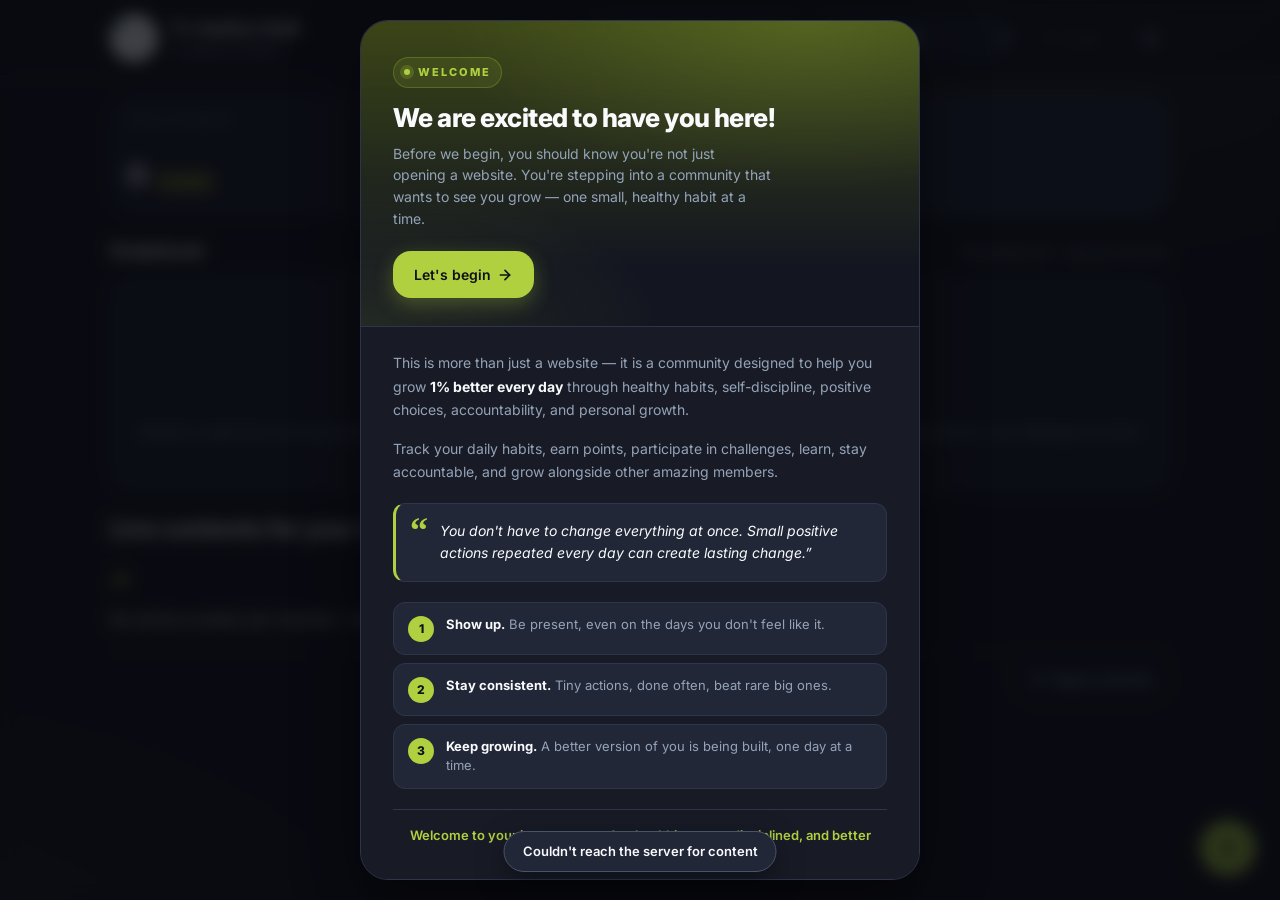
==== Teacher's/index.html @ f4412550 "Clarify content creation documentation" ====
<!DOCTYPE html>
<html lang="en">
<head>
  <meta charset="UTF-8">
  <meta name="viewport" content="width=device-width, initial-scale=1.0, viewport-fit=cover">
  <meta name="description" content="1% Healthy Habit — teacher dashboard for managing students, scores, challenges, and notifications.">
  <title>1% Healthy Habit — Teacher</title>
  <link rel="icon" type="image/png" href="assets/logo-original.png">
  <link rel="preconnect" href="https://fonts.googleapis.com">
  <link rel="preconnect" href="https://fonts.gstatic.com" crossorigin>
  <link href="https://fonts.googleapis.com/css2?family=Inter:wght@400;500;600;700;800&display=swap" rel="stylesheet">
  <link rel="stylesheet" href="css/styles.css">
</head>
<body>

  <!-- ===== TOP APP BAR ===== -->
  <header class="appbar">
    <div class="appbar-inner">
      <div class="brand">
        <img class="brand-mark" src="assets/logo-original.png" alt="1% Healthy Habit" aria-hidden="true">
        <div class="brand-text">
          <h1 class="brand-title">1% Healthy Habit</h1>
          <p class="brand-sub" id="brandSub">0 students enrolled</p>
        </div>
      </div>

      <div class="appbar-actions">
        <div class="search-wrap">
          <svg class="search-icon" viewBox="0 0 24 24" fill="none" stroke="currentColor" stroke-width="2" stroke-linecap="round" stroke-linejoin="round" aria-hidden="true">
            <circle cx="11" cy="11" r="7"></circle>
            <line x1="21" y1="21" x2="16.65" y2="16.65"></line>
          </svg>
          <input id="searchInput" type="search" class="search-input" placeholder="Search students..." aria-label="Search students">
        </div>

        <div class="sort-wrap">
          <label for="sortSelect" class="visually-hidden">Sort students</label>
          <select id="sortSelect" class="sort-select" aria-label="Sort students">
            <option value="nameAsc">Name (A–Z)</option>
            <option value="scoreDesc">Score (High → Low)</option>
            <option value="scoreAsc">Score (Low → High)</option>
          </select>
        </div>

        <button id="copyAllBtn" class="btn btn-ghost" type="button" aria-label="Copy all students to clipboard">
          <svg viewBox="0 0 24 24" width="16" height="16" fill="none" stroke="currentColor" stroke-width="2" stroke-linecap="round" stroke-linejoin="round" aria-hidden="true">
            <rect x="9" y="9" width="13" height="13" rx="2" ry="2"></rect>
            <path d="M5 15H4a2 2 0 01-2-2V4a2 2 0 012-2h9a2 2 0 012 2v1"></path>
          </svg>
          Copy
        </button>

        

        <button id="docsBtn" class="btn appbar-icon-btn" type="button" aria-label="Documentation" title="Docs">
          <svg viewBox="0 0 24 24" width="16" height="16" fill="none" stroke="currentColor" stroke-width="2" stroke-linecap="round" stroke-linejoin="round" aria-hidden="true">
            <path d="M14 3H6a2 2 0 0 0-2 2v14a2 2 0 0 0 2 2h12a2 2 0 0 0 2-2V9z"></path>
            <polyline points="14 3 14 9 20 9"></polyline>
            <line x1="8" y1="13" x2="16" y2="13"></line>
            <line x1="8" y1="17" x2="16" y2="17"></line>
            <line x1="8" y1="9" x2="10" y2="9"></line>
          </svg>
        </button>
      </div>
    </div>
  </header>

  <!-- ===== MAIN ===== -->
  <main class="container">

    <!-- Quick Stats Row -->
    <section class="quick-stats" aria-label="Quick stats">
      <div class="stat-card">
        <div class="stat-label">Total Students</div>
        <div class="stat-value">
          <span class="stat-big" id="statTotal">0</span>
          <span class="stat-tag tag-primary">Enrolled</span>
        </div>
      </div>

      <button id="memberStatusBtn" class="stat-card stat-card-interactive" type="button" aria-label="View active and ghost members">
        <div class="stat-card-header">
          <div class="stat-label">Member Status</div>
          <svg class="stat-eye" viewBox="0 0 24 24" fill="none" stroke="currentColor" stroke-width="2" stroke-linecap="round" stroke-linejoin="round" aria-hidden="true">
            <path d="M1 12s4-8 11-8 11 8 11 8-4 8-11 8-11-8-11-8z"></path>
            <circle cx="12" cy="12" r="3"></circle>
          </svg>
        </div>
        <div class="member-rows">
          <div class="member-row">
            <span class="member-dot dot-success" aria-hidden="true"></span>
            <span class="member-name">Active</span>
            <span class="member-count" id="statActive">0</span>
          </div>
          <div class="member-row">
            <span class="member-dot dot-error" aria-hidden="true"></span>
            <span class="member-name">Ghost</span>
            <span class="member-count" id="statGhost">0</span>
          </div>
        </div>
      </button>
    </section>

    <!-- (History dashboard section removed; history lives as a column in the gradebook) -->

    <!-- Gradebook -->
    <section class="gradebook" aria-label="Student gradebook">
      <div class="gradebook-head">
        <h2 class="section-title">Gradebook</h2>
        <p class="section-sub" id="gradebookSub">Students that create an account from the Login page will appear here automatically.</p>
      </div>

      <div class="table-wrap" id="tableWrap" hidden>
        <table class="grade-table">
          <thead>
            <tr>
              <th class="col-rank">#</th>
              <th class="col-name">Student</th>
              <th class="col-score">Score</th>
              <th class="col-history">History</th>
              <th class="col-replies">Replies</th>
              <th class="col-actions">Actions</th>

            </tr>
          </thead>
          <tbody id="gradeTableBody"></tbody>
        </table>
      </div>

      <div class="card-list" id="cardList" aria-live="polite"></div>

      <div class="empty-state" id="emptyState">
        <div class="empty-icon" aria-hidden="true">📚</div>
        <h3>No students yet</h3>
        <p>Students create their own accounts from the Login page. Once they sign up, their name appears here and you can award them points or set challenges for them.</p>
      </div>
    </section>

    <!-- Active content: today's challenge + any live notifications -->
    <section class="content-card" aria-label="Active content">
      <div class="content-head">
        <h2 class="content-title">Live contents for your students</h2>
      </div>

      <div class="content-body">
        <div class="content-empty" id="contentEmpty">
          <span class="content-empty-icon" aria-hidden="true">✨</span>
          <p class="content-empty-text">No active content yet. Use the + button to create a challenge or notification for your students.</p>
        </div>
        <div class="content-list" id="contentList" aria-live="polite" hidden></div>
      </div>

      <div class="content-footer">
        <button id="openArchiveBtn" class="btn btn-ghost" type="button">
          <svg viewBox="0 0 24 24" width="16" height="16" fill="none" stroke="currentColor" stroke-width="2" stroke-linecap="round" stroke-linejoin="round" aria-hidden="true">
            <path d="M3 12a9 9 0 1 0 3-6.7"></path>
            <polyline points="3 4 3 9 8 9"></polyline>
            <polyline points="12 7 12 12 15 14"></polyline>
          </svg>
          Open archive
        </button>
      </div>
    </section>

    <!-- (The standalone Replies section used to live here. It was
         moved into the gradebook as a per-row "Replies" button — see
         the Actions column. Clicking a row's Replies button opens the
         existing repliesDialog pre-filtered to that student.) -->

    <!-- (footer removed) -->
  </main>

  <!-- ===== AWARD SCORE DIALOG ===== -->
  <div class="dialog-backdrop" id="addScoreDialog" hidden>
    <div class="dialog" role="dialog" aria-modal="true" aria-labelledby="addScoreTitle">
      <div class="dialog-header">
        <h2 id="addScoreTitle">Award Score</h2>
        <button class="icon-btn" data-close-dialog="addScoreDialog" type="button" aria-label="Close">&times;</button>
      </div>
      <div class="dialog-body">
        <p class="dialog-context">
          Awarding to <strong id="addScoreName">—</strong>
          · current score <span id="addScoreCurrent" class="score-pill">0</span>
        </p>

        <div class="field">
          <span class="field-label">Quick Award</span>
          <div class="delta-grid">
            <button class="delta-btn delta-pos" type="button" data-delta="10">+10</button>
            <button class="delta-btn delta-pos" type="button" data-delta="7">+7</button>
            <button class="delta-btn delta-pos" type="button" data-delta="15">+15</button>
            <button class="delta-btn delta-pos" type="button" data-delta="20">+20</button>
          </div>
        </div>

        <label class="field">
          <span class="field-label">Custom Award</span>
          <input id="customDelta" type="number" step="any" min="0" class="text-input" placeholder="e.g. 3 or 12">
        </label>
      </div>
      <div class="dialog-footer">
        <button class="btn btn-ghost" data-close-dialog="addScoreDialog" type="button">Close</button>
      </div>
    </div>
  </div>

  <!-- (Edit Student dialog removed — students rename themselves from the Student page) -->

  <!-- ===== HISTORY DIALOG ===== -->
  <div class="dialog-backdrop" id="historyDialog" hidden>
    <div class="dialog" role="dialog" aria-modal="true" aria-labelledby="historyDialogTitle">
      <div class="dialog-header">
        <h2 id="historyDialogTitle">Award History</h2>
        <button class="icon-btn" data-close-dialog="historyDialog" type="button" aria-label="Close">&times;</button>
      </div>
      <div class="dialog-body">
        <p class="dialog-context">
          Showing awards for <strong id="historyName">—</strong>
          · total <span id="historyTotal" class="score-pill">0</span>
        </p>
        <div id="historyList" class="history-list"></div>
      </div>
      <div class="dialog-footer">
        <button class="btn btn-ghost" data-close-dialog="historyDialog" type="button">Close</button>
      </div>
    </div>
  </div>

  <!-- ===== ACTIVE / GHOST DIALOG ===== -->
  <div class="dialog-backdrop" id="memberDialog" hidden>
    <div class="dialog dialog-wide" role="dialog" aria-modal="true" aria-labelledby="memberDialogTitle">
      <div class="dialog-header">
        <h2 id="memberDialogTitle">Member Classification</h2>
        <button class="icon-btn" data-close-dialog="memberDialog" type="button" aria-label="Close">&times;</button>
      </div>
      <div class="dialog-body">
        <div class="tabs" role="tablist">
          <button class="tab is-active" data-tab="active" role="tab" aria-selected="true" type="button">
            <span class="member-dot dot-success" aria-hidden="true"></span>
            Active <span class="tab-count" id="tabActiveCount">0</span>
          </button>
          <button class="tab" data-tab="ghost" role="tab" aria-selected="false" type="button">
            <span class="member-dot dot-error" aria-hidden="true"></span>
            Ghost <span class="tab-count" id="tabGhostCount">0</span>
          </button>
        </div>

        <div class="tab-panel" id="panelActive" role="tabpanel"></div>
        <div class="tab-panel" id="panelGhost" role="tabpanel" hidden></div>
      </div>
      <div class="dialog-footer">
        <button class="btn btn-ghost" data-close-dialog="memberDialog" type="button">Close</button>
      </div>
    </div>
  </div>

  <!-- ===== REPLIES DIALOG (per-student popup) =====
       Two views share this dialog:
         - view='today'   (speech-bubble Replies icon) — only today's
                          replies, with per-reply timestamps + parent.
         - view='archive' (box Archive icon) — every reply, grouped by
                          day, no per-reply timestamps.
       The title text is updated dynamically based on the view. -->
  <div class="dialog-backdrop" id="repliesDialog" hidden>
    <div class="dialog dialog-wide" role="dialog" aria-modal="true" aria-labelledby="repliesDialogTitle">
      <div class="dialog-header">
        <h2 id="repliesDialogTitle">Replies · <span id="repliesDialogStudent">…</span></h2>
        <button class="icon-btn" data-close-dialog="repliesDialog" type="button" aria-label="Close">&times;</button>
      </div>
      <div class="dialog-body">
        <p class="dialog-context" id="repliesDialogContext">Loading…</p>
        <div class="replies-detail-list" id="repliesDialogList"></div>
      </div>
    </div>
  </div>

  <!-- ===== DELETE CONFIRM DIALOG ===== -->
  <div class="dialog-backdrop" id="deleteDialog" hidden>
    <div class="dialog" role="dialog" aria-modal="true" aria-labelledby="deleteTitle">
      <div class="dialog-header">
        <h2 id="deleteTitle">Delete Student</h2>
        <button class="icon-btn" data-close-dialog="deleteDialog" type="button" aria-label="Close">&times;</button>
      </div>
      <div class="dialog-body">
        <p>Are you sure you want to delete <strong id="deleteName">—</strong>? This cannot be undone.</p>
      </div>
      <div class="dialog-footer">
        <button class="btn btn-ghost" data-close-dialog="deleteDialog" type="button">Cancel</button>
        <button id="deleteConfirm" class="btn btn-danger" type="button">Delete</button>
      </div>
    </div>
  </div>

  <!-- ===== DOCUMENTATION DIALOG ===== -->
  <div class="dialog-backdrop" id="docsDialog" hidden>
    <div class="dialog dialog-wide" role="dialog" aria-modal="true" aria-labelledby="docsDialogTitle">
      <div class="dialog-header">
        <h2 id="docsDialogTitle">Documentation</h2>
        <button class="icon-btn" data-close-dialog="docsDialog" type="button" aria-label="Close">&times;</button>
      </div>
      <div class="dialog-body docs-body">

        <!-- Hero: what this website is, in one breath -->
        <section class="docs-hero">
          <div class="docs-hero-icon" aria-hidden="true">
            <svg viewBox="0 0 24 24" width="22" height="22" fill="none" stroke="currentColor" stroke-width="2" stroke-linecap="round" stroke-linejoin="round">
              <path d="M12 2 L2 21 L22 21 Z"></path>
              <line x1="12" y1="9" x2="12" y2="14"></line>
              <circle cx="12" cy="17.5" r="0.6" fill="currentColor"></circle>
            </svg>
          </div>
          <div>
            <p class="docs-hero-eyebrow">QUICK START</p>
            <h3 class="docs-hero-title">Up and running in a jiffy.</h3>
            <p class="docs-hero-lede">Sign in as a teacher to manage your students, award points, create challenges and notifications, and review student replies. Students create their own accounts from the Login page and appear here automatically.</p>
          </div>
        </section>

        <!-- Section 1: numbered steps -->
        <section class="docs-section">
          <header class="docs-section-head">
            <span class="docs-section-num" aria-hidden="true">01</span>
            <h4 class="docs-section-title">Award &amp; manage students</h4>
          </header>
          <ol class="docs-steps">
            <li>
              <span class="docs-step-num">1</span>
              <div>
                <p class="docs-step-title"><strong>Award points from the Gradebook.</strong></p>
                <p class="docs-step-body">Select a student's award action to open the Award Score dialog, then choose +10, +7, +15, +20, or enter a custom positive amount.</p>
              </div>
            </li>
            <li>
              <span class="docs-step-num">2</span>
              <div>
                <p class="docs-step-title">Students rename themselves.</p>
                <p class="docs-step-body">Names here are read-only — students can update their own username from their own page, with their PIN. Use the trash icon to remove a student permanently.</p>
              </div>
            </li>
            <li>
              <span class="docs-step-num">3</span>
              <div>
                <p class="docs-step-title">Click the clock icon to see award history.</p>
                <p class="docs-step-body">Every award is logged with the time it happened. Open the history dialog to see them grouped by day, with a per-day total.</p>
              </div>
            </li>
          </ol>
        </section>

        <!-- Section 2: status legend, two big chips -->
        <section class="docs-section">
          <header class="docs-section-head">
            <span class="docs-section-num" aria-hidden="true">02</span>
            <h4 class="docs-section-title">Member status at a glance</h4>
          </header>
          <p class="docs-section-lede">Every student gets a live status based on their activity. Tap the <strong>Member Status</strong> card in the dashboard to see them sorted.</p>
          <div class="docs-status-grid">
            <div class="docs-status docs-status-active">
              <span class="docs-status-dot" aria-hidden="true"></span>
              <div>
                <p class="docs-status-name">Active</p>
                <p class="docs-status-body">Awarded points in the last 24 hours and holds a positive score. Keep the momentum going.</p>
              </div>
            </div>
            <div class="docs-status docs-status-ghost">
              <span class="docs-status-dot" aria-hidden="true"></span>
              <div>
                <p class="docs-status-name">Ghost</p>
                <p class="docs-status-body">No points awarded in 24 hours, or sitting at zero. A quick award brings them back to active.</p>
              </div>
            </div>
          </div>
        </section>

        <!-- Section 3: shortcuts table -->
        <section class="docs-section">
          <header class="docs-section-head">
            <span class="docs-section-num" aria-hidden="true">03</span>
            <h4 class="docs-section-title">Keyboard shortcuts &amp; quick tips</h4>
          </header>
          <div class="docs-shortcuts">
            <div class="docs-shortcut">
              <div class="docs-shortcut-keys"><kbd>Esc</kbd></div>
              <p class="docs-shortcut-desc">Close any open dialog.</p>
            </div>
            <div class="docs-shortcut">
              <div class="docs-shortcut-keys"><kbd>Enter</kbd></div>
              <p class="docs-shortcut-desc">Submit the Custom Award field.</p>
            </div>
            <div class="docs-shortcut">
              <div class="docs-shortcut-keys"><span class="docs-shortcut-tag">Type</span></div>
              <p class="docs-shortcut-desc">Start typing in the search bar to filter students live.</p>
            </div>
            <div class="docs-shortcut">
              <div class="docs-shortcut-keys"><span class="docs-shortcut-tag">Click</span></div>
              <p class="docs-shortcut-desc">Click <strong>Copy</strong> in the top bar to copy the student list to your clipboard in leaderboard format.</p>
            </div>
          </div>
        </section>

        <!-- Section 4: share content (FAB) -->
        <section class="docs-section">
          <header class="docs-section-head">
            <span class="docs-section-num" aria-hidden="true">04</span>
            <h4 class="docs-section-title">Create content with the + button</h4>
          </header>
          <p class="docs-section-lede">The floating <strong>+</strong> button in the bottom-right corner opens a popup with four options. Each one posts to the active list on every student's page.</p>
          <div class="docs-shortcuts">
            <div class="docs-shortcut">
              <div class="docs-shortcut-keys"><span class="docs-shortcut-tag">New Challenge</span></div>
              <p class="docs-shortcut-desc">A prompt with a custom expiry you pick (1 minute to 30 days out).</p>
            </div>
            <div class="docs-shortcut">
              <div class="docs-shortcut-keys"><span class="docs-shortcut-tag">Daily Challenge</span></div>
              <p class="docs-shortcut-desc">A 24-hour prompt that auto-expires at midnight tomorrow.</p>
            </div>
            <div class="docs-shortcut">
              <div class="docs-shortcut-keys"><span class="docs-shortcut-tag">Notification</span></div>
              <p class="docs-shortcut-desc">A one-way message that auto-archives as soon as every student has viewed it.</p>
            </div>
            <div class="docs-shortcut">
              <div class="docs-shortcut-keys"><span class="docs-shortcut-tag">Message</span></div>
              <p class="docs-shortcut-desc">Like a notification, but students can reply with text and an audio recording. Stays active until you archive it.</p>
            </div>
          </div>
          <p class="docs-section-lede" style="margin-top:14px">For challenges, pick a <strong>return type</strong> in the dialog: <em>Text</em> (a written reflection), <em>Image</em> (students upload a photo), <em>Video</em> (a short clip), or <em>Audio</em> (a recording). The student's card on their page shows a Submit button scoped to that type. Each reply can include text, media, or both. Students must provide at least one of the two.</p>
        </section>

        <!-- Section 5: replies + archive -->
        <section class="docs-section">
          <header class="docs-section-head">
            <span class="docs-section-num" aria-hidden="true">05</span>
            <h4 class="docs-section-title">Read student replies</h4>
          </header>
          <p class="docs-section-lede">Every student row in the <strong>Gradebook</strong> has a <strong>Replies</strong> button. Click it to view the student's replies, with the newest replies shown first.</p>
          <p class="docs-section-lede" style="margin-top:10px">Students can post more than one reply to the same challenge or message — useful for follow-ups, edits, or audio updates. The teacher-side gradebook is the canonical record of awards; replies are conversation, not points.</p>
        </section>

      </div>
      <div class="dialog-footer">
        <button class="btn btn-ghost" data-close-dialog="docsDialog" type="button">Close</button>
      </div>
    </div>
  </div>

  <!-- ===== WELCOME DIALOG (first-visit) ===== -->
  <div class="dialog-backdrop welcome-backdrop" id="welcomeDialog" hidden>
    <div class="dialog welcome-dialog" role="dialog" aria-modal="true" aria-labelledby="welcomeTitle">
      <div class="welcome-hero">
        <div class="welcome-eyebrow">
          <span class="welcome-dot" aria-hidden="true"></span>
          WELCOME
        </div>
        <h2 id="welcomeTitle" class="welcome-title">We are excited to have you here!</h2>
        <p class="welcome-lede">Before we begin, you should know you're not just opening a website. You're stepping into a community that wants to see you grow — one small, healthy habit at a time.</p>
        <button class="btn btn-primary welcome-cta" data-close-dialog="welcomeDialog" type="button">
          Let's begin
          <svg viewBox="0 0 24 24" width="16" height="16" fill="none" stroke="currentColor" stroke-width="2.4" stroke-linecap="round" stroke-linejoin="round" aria-hidden="true">
            <line x1="5" y1="12" x2="19" y2="12"></line>
            <polyline points="12 5 19 12 12 19"></polyline>
          </svg>
        </button>
      </div>

      <div class="welcome-body">
        <p class="welcome-paragraph">
          This is more than just a website &mdash; it is a community designed to help you grow <strong>1% better every day</strong> through healthy habits, self-discipline, positive choices, accountability, and personal growth.
        </p>
        <p class="welcome-paragraph">
          Track your daily habits, earn points, participate in challenges, learn, stay accountable, and grow alongside other amazing members.
        </p>

        <div class="welcome-pull">
          <span class="welcome-pull-mark" aria-hidden="true">&ldquo;</span>
          <p>You don't have to change everything at once. Small positive actions repeated every day can create lasting change.&rdquo;</p>
        </div>

        <ul class="welcome-verbs">
          <li><span class="welcome-verb-num" aria-hidden="true">1</span><span><strong>Show up.</strong> Be present, even on the days you don't feel like it.</span></li>
          <li><span class="welcome-verb-num" aria-hidden="true">2</span><span><strong>Stay consistent.</strong> Tiny actions, done often, beat rare big ones.</span></li>
          <li><span class="welcome-verb-num" aria-hidden="true">3</span><span><strong>Keep growing.</strong> A better version of you is being built, one day at a time.</span></li>
        </ul>

        <p class="welcome-signoff">
          Welcome to your journey towards a healthier, more disciplined, and better version of yourself.
        </p>
      </div>
    </div>
  </div>

  <!-- ===== FAB (floating action button) ===== -->
  <button id="fabBtn" class="fab" type="button" aria-label="Create new content">
    <svg viewBox="0 0 24 24" width="24" height="24" fill="none" stroke="currentColor" stroke-width="2.6" stroke-linecap="round" stroke-linejoin="round" aria-hidden="true">
      <line x1="12" y1="5" x2="12" y2="19"></line>
      <line x1="5" y1="12" x2="19" y2="12"></line>
    </svg>
  </button>

  <!-- Transparent backdrop for the FAB popup. Tapping it closes
       the popup (same UX as dialog backdrops). Hidden by default;
       shown when the popup is open via .is-open class. -->
  <div id="fabBackdrop" class="fab-backdrop" hidden></div>

  <!-- ===== FAB POPUP (three options) ===== -->
  <div class="fab-popup" id="fabPopup" hidden role="menu" aria-label="What would you like to do?">
    <button class="fab-popup-item" data-fab-action="new-challenge" type="button" role="menuitem">
      <span class="fab-popup-icon" aria-hidden="true">
        <svg viewBox="0 0 24 24" width="20" height="20" fill="none" stroke="currentColor" stroke-width="2.2" stroke-linecap="round" stroke-linejoin="round">
          <rect x="3" y="5" width="18" height="16" rx="2"></rect>
          <line x1="3" y1="10" x2="21" y2="10"></line>
          <line x1="12" y1="3" x2="12" y2="7"></line>
          <line x1="17" y1="3" x2="17" y2="7"></line>
          <line x1="7" y1="3" x2="7" y2="7"></line>
        </svg>
      </span>
      <span class="fab-popup-text">
        <span class="fab-popup-title">New Challenge</span>
        <span class="fab-popup-sub">Set a prompt with a custom expiry</span>
      </span>
    </button>

    <button class="fab-popup-item" data-fab-action="daily-challenge" type="button" role="menuitem">
      <span class="fab-popup-icon" aria-hidden="true">
        <svg viewBox="0 0 24 24" width="20" height="20" fill="none" stroke="currentColor" stroke-width="2.2" stroke-linecap="round" stroke-linejoin="round">
          <circle cx="12" cy="12" r="9"></circle>
          <line x1="12" y1="7" x2="12" y2="12"></line>
          <line x1="12" y1="12" x2="15" y2="14"></line>
        </svg>
      </span>
      <span class="fab-popup-text">
        <span class="fab-popup-title">Daily Challenge</span>
        <span class="fab-popup-sub">A 24-hour prompt, auto-expires tomorrow</span>
      </span>
    </button>

    <button class="fab-popup-item" data-fab-action="notification" type="button" role="menuitem">
      <span class="fab-popup-icon" aria-hidden="true">
        <svg viewBox="0 0 24 24" width="20" height="20" fill="none" stroke="currentColor" stroke-width="2.2" stroke-linecap="round" stroke-linejoin="round">
          <path d="M18 8a6 6 0 1 0-12 0c0 7-3 9-3 9h18s-3-2-3-9"></path>
          <path d="M13.7 21a2 2 0 0 1-3.4 0"></path>
        </svg>
      </span>
      <span class="fab-popup-text">
        <span class="fab-popup-title">Notification</span>
        <span class="fab-popup-sub">A message that archives when everyone has seen it</span>
      </span>
    </button>

    <button class="fab-popup-item" data-fab-action="message" type="button" role="menuitem">
      <span class="fab-popup-icon" aria-hidden="true">
        <svg viewBox="0 0 24 24" width="20" height="20" fill="none" stroke="currentColor" stroke-width="2.2" stroke-linecap="round" stroke-linejoin="round">
          <path d="M21 11.5a8.38 8.38 0 0 1-.9 3.8 8.5 8.5 0 0 1-7.6 4.7 8.38 8.38 0 0 1-3.8-.9L3 21l1.9-5.7a8.38 8.38 0 0 1-.9-3.8 8.5 8.5 0 0 1 4.7-7.6 8.38 8.38 0 0 1 3.8-.9h.5a8.48 8.48 0 0 1 8 8v.5z"></path>
        </svg>
      </span>
      <span class="fab-popup-text">
        <span class="fab-popup-title">Message</span>
        <span class="fab-popup-sub">Students can reply with text and an audio clip</span>
      </span>
    </button>
  </div>

  <!-- ===== NEW CHALLENGE DIALOG (custom expiry) ===== -->
  <div class="dialog-backdrop" id="newChallengeDialog" hidden>
    <div class="dialog" role="dialog" aria-modal="true" aria-labelledby="newChallengeTitle">
      <div class="dialog-header">
        <h2 id="newChallengeTitle">New Challenge</h2>
        <button class="icon-btn" data-close-dialog="newChallengeDialog" type="button" aria-label="Close">&times;</button>
      </div>
      <div class="dialog-body">
        <label class="field">
          <span class="field-label">Challenge text</span>
          <textarea id="newChallengeInput" class="text-input" rows="3" maxlength="280" placeholder="e.g. Walk for 20 minutes and notice one thing you see"></textarea>
        </label>
        <label class="field">
          <span class="field-label">Expires at</span>
          <input id="newChallengeExpires" type="datetime-local" class="text-input" />
        </label>
        <fieldset class="return-type">
          <legend class="field-label">Return type</legend>
          <label class="return-type-option">
            <input type="radio" name="newChallengeReturnType" value="text" checked />
            <span class="return-type-label">Text</span>
            <span class="return-type-sub">A written reflection</span>
          </label>
          <label class="return-type-option">
            <input type="radio" name="newChallengeReturnType" value="image" />
            <span class="return-type-label">Image</span>
            <span class="return-type-sub">Students upload a photo</span>
          </label>
          <label class="return-type-option">
            <input type="radio" name="newChallengeReturnType" value="video" />
            <span class="return-type-label">Video</span>
            <span class="return-type-sub">Students upload a clip</span>
          </label>
          <label class="return-type-option">
            <input type="radio" name="newChallengeReturnType" value="audio" />
            <span class="return-type-label">Audio</span>
            <span class="return-type-sub">Students upload a recording</span>
          </label>
        </fieldset>
        <p class="field-error" id="newChallengeError" hidden></p>
      </div>
      <div class="dialog-footer">
        <button class="btn btn-ghost" data-close-dialog="newChallengeDialog" type="button">Cancel</button>
        <button id="newChallengeSaveBtn" class="btn btn-primary" type="button">Post</button>
      </div>
    </div>
  </div>

  <!-- ===== DAILY CHALLENGE DIALOG ===== -->
  <div class="dialog-backdrop" id="dailyChallengeDialog" hidden>
    <div class="dialog" role="dialog" aria-modal="true" aria-labelledby="dailyChallengeTitle">
      <div class="dialog-header">
        <h2 id="dailyChallengeTitle">Daily Challenge</h2>
        <button class="icon-btn" data-close-dialog="dailyChallengeDialog" type="button" aria-label="Close">&times;</button>
      </div>
      <div class="dialog-body">
        <p class="dialog-context">This challenge expires in 24 hours. Students can mark it done on their page.</p>
        <label class="field">
          <span class="field-label">Challenge text</span>
          <textarea id="dailyChallengeInput" class="text-input" rows="3" maxlength="280" placeholder="Today's challenge…"></textarea>
        </label>
        <fieldset class="return-type">
          <legend class="field-label">Return type</legend>
          <label class="return-type-option">
            <input type="radio" name="dailyChallengeReturnType" value="text" checked />
            <span class="return-type-label">Text</span>
            <span class="return-type-sub">A written reflection</span>
          </label>
          <label class="return-type-option">
            <input type="radio" name="dailyChallengeReturnType" value="image" />
            <span class="return-type-label">Image</span>
            <span class="return-type-sub">Students upload a photo</span>
          </label>
          <label class="return-type-option">
            <input type="radio" name="dailyChallengeReturnType" value="video" />
            <span class="return-type-label">Video</span>
            <span class="return-type-sub">Students upload a clip</span>
          </label>
          <label class="return-type-option">
            <input type="radio" name="dailyChallengeReturnType" value="audio" />
            <span class="return-type-label">Audio</span>
            <span class="return-type-sub">Students upload a recording</span>
          </label>
        </fieldset>
        <p class="field-error" id="dailyChallengeError" hidden></p>
      </div>
      <div class="dialog-footer">
        <button class="btn btn-ghost" data-close-dialog="dailyChallengeDialog" type="button">Cancel</button>
        <button id="dailyChallengeSaveBtn" class="btn btn-primary" type="button">Post</button>
      </div>
    </div>
  </div>

  <!-- ===== NOTIFICATION DIALOG ===== -->
  <div class="dialog-backdrop" id="notificationDialog" hidden>
    <div class="dialog" role="dialog" aria-modal="true" aria-labelledby="notificationTitle">
      <div class="dialog-header">
        <h2 id="notificationTitle">New Notification</h2>
        <button class="icon-btn" data-close-dialog="notificationDialog" type="button" aria-label="Close">&times;</button>
      </div>
      <div class="dialog-body">
        <p class="dialog-context">This message will appear on every student's page. It auto-archives as soon as everyone has viewed it — or you can archive it manually.</p>
        <label class="field">
          <span class="field-label">Title</span>
          <input id="notificationTitleInput" class="text-input" type="text" maxlength="80" placeholder="e.g. Class meeting Friday at 3pm" />
        </label>
        <label class="field">
          <span class="field-label">Message</span>
          <textarea id="notificationBodyInput" class="text-input" rows="4" maxlength="500" placeholder="Write the message your students should see…"></textarea>
        </label>
        <p class="field-error" id="notificationError" hidden></p>
      </div>
      <div class="dialog-footer">
        <button class="btn btn-ghost" data-close-dialog="notificationDialog" type="button">Cancel</button>
        <button id="notificationSaveBtn" class="btn btn-primary" type="button">Send</button>
      </div>
    </div>
  </div>

  <!-- ===== MESSAGE DIALOG (text + audio replies) ===== -->
  <div class="dialog-backdrop" id="messageDialog" hidden>
    <div class="dialog" role="dialog" aria-modal="true" aria-labelledby="messageTitle">
      <div class="dialog-header">
        <h2 id="messageTitle">New Message</h2>
        <button class="icon-btn" data-close-dialog="messageDialog" type="button" aria-label="Close">&times;</button>
      </div>
      <div class="dialog-body">
        <p class="dialog-context">Students can reply with text and an audio recording. Messages stay active until you archive them.</p>
        <label class="field">
          <span class="field-label">Title</span>
          <input id="messageTitleInput" class="text-input" type="text" maxlength="80" placeholder="e.g. Welcome back" />
        </label>
        <label class="field">
          <span class="field-label">Message</span>
          <textarea id="messageBodyInput" class="text-input" rows="4" maxlength="500" placeholder="Write the message…"></textarea>
        </label>
        <p class="field-error" id="messageError" hidden></p>
      </div>
      <div class="dialog-footer">
        <button class="btn btn-ghost" data-close-dialog="messageDialog" type="button">Cancel</button>
        <button id="messageSaveBtn" class="btn btn-primary" type="button">Send</button>
      </div>
    </div>
  </div>

  <!-- ===== ARCHIVE DRAWER ===== -->
  <div class="drawer-backdrop" id="archiveDrawer" hidden>
    <aside class="drawer" role="dialog" aria-modal="true" aria-labelledby="archiveDrawerTitle">
      <header class="drawer-header">
        <h2 id="archiveDrawerTitle">Archive</h2>
        <button class="icon-btn" data-close-dialog="archiveDrawer" type="button" aria-label="Close">&times;</button>
      </header>
      <div class="drawer-body">
        <p class="drawer-context" id="archiveContext">Loading…</p>
        <div class="drawer-list" id="archiveList"></div>
      </div>
    </aside>
  </div>

  <!-- ===== SNACKBAR ===== -->
  <div id="snackbar" class="snackbar" hidden role="status" aria-live="polite"></div>

  <script src="js/app.js"></script>
</body>
</html>
---- Teacher's/css/styles.css ----
/* ============================================================
   Student Score Tracker — Dark Bento Theme
   Palette sampled from the "1% Healthy Habit" mark:
   dominant lime #B0D040, deeper #A0C030, deepest #90B020,
   on warm-charcoal surfaces that read as the logo's dark ring.
   ============================================================ */

:root {
  /* Backgrounds & Surfaces */
  --bg:            #0F1117;
  --card:          #181B26;
  --card-alt:      #222738;
  --card-header:   #131620;

  /* Accents — Healthy-Habit lime */
  --primary:       #B0D040;
  --primary-2:     #A0C030;
  --primary-3:     #90B020;
  --primary-cont:  #3B4517;
  --on-primary:    #0F1117;
  --success:       #90B020;
  --success-cont:  #2A330A;
  --error:         #F43F5E;
  --error-cont:    #4C0519;

  /* Borders & Lines */
  --border:        #2E354B;
  --border-hi:     #475569;

  /* Text */
  --text:          #F8FAFC;
  --text-2:        #94A3B8;
  --text-muted:    #64748B;

  /* Shape & motion */
  --r-md: 12px;
  --r-lg: 18px;
  --r-xl: 24px;
  --r-2xl: 28px;
  --ease: cubic-bezier(.2, .8, .2, 1);
}

* { box-sizing: border-box; }

html, body {
  margin: 0;
  padding: 0;
  background: var(--bg);
  color: var(--text);
  font-family: 'Inter', -apple-system, BlinkMacSystemFont, 'Segoe UI', Roboto, sans-serif;
  font-size: clamp(14px, 3.6vw, 16px);
  line-height: 1.5;
  -webkit-font-smoothing: antialiased;
  min-height: 100%;
}

body {
  background:
    radial-gradient(1100px 600px at 80% -10%, rgba(176, 208, 64, 0.10), transparent 60%),
    radial-gradient(900px 500px at -10% 110%, rgba(144, 176, 32, 0.08), transparent 60%),
    var(--bg);
  min-height: 100vh;
}

.visually-hidden {
  position: absolute !important;
  width: 1px; height: 1px;
  padding: 0; margin: -1px;
  overflow: hidden; clip: rect(0,0,0,0);
  white-space: nowrap; border: 0;
}

.container {
  max-width: 1100px;
  margin: 0 auto;
  padding: 0 20px 32px;
}

/* ===== APP BAR ===== */
.appbar {
  position: sticky;
  top: 0;
  z-index: 30;
  background: rgba(15, 17, 23, 0.85);
  backdrop-filter: blur(14px);
  -webkit-backdrop-filter: blur(14px);
  border-bottom: 1px solid var(--border);
}
.appbar-inner {
  max-width: 1100px;
  margin: 0 auto;
  padding: 14px 20px;
  display: flex;
  align-items: center;
  gap: 16px;
  flex-wrap: wrap;
}
.brand { display: flex; align-items: center; gap: 12px; flex: 1 1 auto; min-width: 200px; }
.brand-mark {
  width: 48px; height: 48px;
  border-radius: 50%;
  background: #fff;
  display: block;
  object-fit: contain;
}
.brand-title { margin: 0; font-size: 16px; font-weight: 700; letter-spacing: -0.01em; }
.brand-sub   { margin: 2px 0 0; font-size: 12px; color: var(--text-2); }

.appbar-actions { display: flex; align-items: center; gap: 10px; flex-wrap: wrap; }

.search-wrap {
  position: relative;
  display: flex; align-items: center;
}
.search-icon {
  position: absolute; left: 12px;
  width: 16px; height: 16px;
  color: var(--text-muted);
  pointer-events: none;
}
.search-input {
  background: var(--card);
  color: var(--text);
  border: 1px solid var(--border);
  border-radius: var(--r-lg);
  padding: 10px 14px 10px 36px;
  font: inherit;
  width: 220px;
  transition: border-color .15s var(--ease), background .15s var(--ease);
}
.search-input::placeholder { color: var(--text-muted); }
.search-input:focus { outline: none; border-color: var(--primary); background: var(--card-alt); }

.sort-select {
  background: var(--card);
  color: var(--text);
  border: 1px solid var(--border);
  border-radius: var(--r-lg);
  padding: 10px 14px;
  font: inherit;
  cursor: pointer;
}
.sort-select:focus { outline: none; border-color: var(--primary); }

/* ===== BUTTONS ===== */
.btn {
  display: inline-flex;
  align-items: center;
  justify-content: center;
  gap: 6px;
  border: 1px solid transparent;
  border-radius: var(--r-lg);
  padding: 10px 16px;
  font: inherit;
  font-weight: 600;
  cursor: pointer;
  transition: transform .1s var(--ease), background .15s var(--ease), border-color .15s var(--ease), color .15s var(--ease);
  user-select: none;
}
.btn:active { transform: translateY(1px); }
.btn:focus-visible { outline: 2px solid var(--primary); outline-offset: 2px; }

.btn-primary { background: var(--primary); color: var(--on-primary); }
.btn-primary:hover { background: var(--primary-2); }

.btn-ghost {
  background: transparent;
  color: var(--text-2);
  border-color: var(--border);
}
.btn-ghost:hover { background: var(--card); color: var(--text); }

.btn-ghost:disabled,
.btn-ghost[disabled] {
  opacity: 0.45;
  cursor: not-allowed;
  background: transparent;
  color: var(--text-muted);
  border-color: var(--border);
}
.btn-ghost:disabled:hover,
.btn-ghost[disabled]:hover {
  background: transparent;
  color: var(--text-muted);
}

.btn svg { flex-shrink: 0; }

.btn-danger { background: var(--error); color: white; }
.btn-danger:hover { background: #E11D48; }

.btn-icon {
  padding: 8px;
  width: 34px; height: 34px;
  border-radius: 10px;
  background: var(--card);
  color: var(--text-2);
  border: 1px solid var(--border);
}
.btn-icon:hover { background: var(--card-alt); color: var(--text); }

/* Archive icon in the actions cell — same shape as .btn-icon but
   with an accent on hover so the teacher can spot it. */
.btn-icon-archive svg { color: var(--primary); }
.btn-icon-archive:hover {
  background: var(--primary-cont);
  color: var(--primary);
  border-color: var(--primary);
}

.history-cell {
  display: flex;
  align-items: center;
  justify-content: center;
  padding: 4px 0;
}
.history-cell .btn-icon-history {
  padding: 6px;
  border-radius: 10px;
  position: relative;
  transition: background .15s var(--ease);
}
.history-cell .btn-icon-history img,
.history-cell .btn-icon-history .history-icon {
  width: 22px; height: 22px;
  display: block;
  color: var(--primary);
  transition: transform .15s var(--ease);
}
.history-cell .btn-icon-history:hover {
  background: var(--primary-cont);
}
.history-cell .btn-icon-history:hover img,
.history-cell .btn-icon-history:hover .history-icon {
  transform: scale(1.06);
}
.history-cell .btn-icon-history:focus-visible {
  outline: 2px solid var(--primary);
  outline-offset: 2px;
}

/* Replies cell — sits between History and Actions in the gradebook table */
.replies-cell {
  display: flex;
  align-items: center;
  justify-content: center;
  padding: 4px 0;
}
.btn-icon-replies {
  position: relative;
  display: inline-flex;
  align-items: center;
  justify-content: center;
  padding: 6px;
  border-radius: 10px;
  background: transparent;
  border: none;
  cursor: pointer;
  color: var(--text-2);
  transition: background .15s var(--ease), color .15s var(--ease), transform .15s var(--ease);
}
.btn-icon-replies svg { display: block; }
.btn-icon-replies:hover {
  background: var(--primary-cont);
  color: var(--primary);
  transform: scale(1.06);
}
.btn-icon-replies:focus-visible {
  outline: 2px solid var(--primary);
  outline-offset: 2px;
}
.replies-badge {
  position: absolute;
  top: -4px;
  right: -4px;
  min-width: 18px;
  height: 18px;
  padding: 0 5px;
  border-radius: 9px;
  background: var(--error, #e23b3b);
  color: #fff;
  font-size: 11px;
  font-weight: 700;
  line-height: 18px;
  text-align: center;
  box-shadow: 0 0 0 2px var(--bg, #fff);
  pointer-events: none;
}

.appbar-icon-btn {
  display: inline-flex;
  align-items: center;
  justify-content: center;
  width: 40px;
  height: 40px;
  padding: 0;
  background: transparent;
  color: var(--text-2);
  border: 1px solid var(--border);
  border-radius: var(--r-lg);
  cursor: pointer;
  transition: background .15s var(--ease), border-color .15s var(--ease), color .15s var(--ease), transform .1s var(--ease);
}
.appbar-icon-btn:hover { background: var(--card); color: var(--text); border-color: var(--border-hi); }
.appbar-icon-btn:active { transform: translateY(1px); }
.appbar-icon-btn:focus-visible { outline: 2px solid var(--primary); outline-offset: 2px; }
.appbar-icon-btn svg { display: block; }

.icon-btn {
  background: transparent;
  color: var(--text-2);
  border: none;
  font-size: 22px;
  line-height: 1;
  width: 32px; height: 32px;
  border-radius: 8px;
  cursor: pointer;
  display: grid; place-items: center;
}
.icon-btn:hover { background: var(--card-alt); color: var(--text); }

/* ===== QUICK STATS ===== */
.quick-stats {
  display: grid;
  grid-template-columns: 1fr 1fr;
  gap: 12px;
  margin: 18px 0 22px;
}
.stat-card {
  background: var(--card);
  border: 1px solid var(--border);
  border-radius: var(--r-2xl);
  padding: 16px;
  min-height: 120px;
  display: flex;
  flex-direction: column;
  justify-content: space-between;
  text-align: left;
  color: inherit;
  font: inherit;
  cursor: default;
}
.stat-card-interactive {
  background: var(--card-alt);
  border-color: var(--border-hi);
  cursor: pointer;
  transition: transform .12s var(--ease), border-color .15s var(--ease);
}
.stat-card-interactive:hover { border-color: var(--primary); transform: translateY(-1px); }
.stat-card-interactive:focus-visible { outline: 2px solid var(--primary); outline-offset: 2px; }

.stat-label {
  font-size: 11px;
  font-weight: 600;
  text-transform: uppercase;
  letter-spacing: 0.06em;
  color: var(--text-muted);
}
.stat-value { display: flex; align-items: baseline; gap: 8px; }
.stat-big { font-size: 30px; font-weight: 800; letter-spacing: -0.02em; }
.stat-tag {
  font-size: 12px; font-weight: 700;
  padding: 3px 8px;
  border-radius: 999px;
}
.tag-primary { background: var(--primary-cont); color: var(--primary); }

.stat-card-header { display: flex; align-items: center; justify-content: space-between; }
.stat-eye { width: 16px; height: 16px; color: var(--primary); }

.member-rows { display: flex; flex-direction: column; gap: 6px; }
.member-row { display: grid; grid-template-columns: 10px 1fr auto; align-items: center; gap: 8px; }
.member-dot { width: 8px; height: 8px; border-radius: 50%; display: inline-block; }
.dot-success { background: var(--success); }
.dot-error   { background: var(--error); }
.member-name { font-size: 12px; font-weight: 600; }
.member-count { font-size: 13px; font-weight: 700; color: var(--text); }

/* ===== HISTORY SECTION (between Member Status and Gradebook) ===== */
/* (Dashboard history shortcut card removed — history now lives in the gradebook) */

/* ===== GRADEBOOK ===== */
.gradebook-head { display: flex; align-items: baseline; justify-content: space-between; gap: 12px; margin: 6px 0 12px; }
.section-title { font-size: 18px; font-weight: 700; margin: 0; letter-spacing: -0.01em; }
.section-sub   { margin: 0; font-size: 12px; color: var(--text-2); }

.table-wrap {
  background: var(--card);
  border: 1px solid var(--border);
  border-radius: var(--r-xl);
  overflow: hidden;
  margin-bottom: 12px;
}
.grade-table {
  width: 100%;
  border-collapse: collapse;
  font-size: 13px;
}
.grade-table thead th {
  text-align: left;
  font-size: 11px;
  font-weight: 700;
  text-transform: uppercase;
  letter-spacing: 0.06em;
  color: var(--text-muted);
  padding: 12px 14px;
  background: var(--card-header);
  border-bottom: 1px solid var(--border);
}
.grade-table tbody td {
  padding: 12px 14px;
  border-bottom: 1px solid var(--border);
  vertical-align: middle;
}
.grade-table tbody tr:last-child td { border-bottom: none; }
.grade-table tbody tr:hover { background: var(--card-alt); }

.col-rank    { width: 50px; }
.col-score   { width: 100px; }
.col-history { width: 70px; text-align: center; }
.col-replies { width: 70px; text-align: center; }
.col-actions { width: 110px; text-align: right; }

.rank-badge {
  display: inline-grid; place-items: center;
  width: 28px; height: 28px;
  border-radius: 8px;
  background: var(--card-alt);
  color: var(--text);
  font-size: 12px; font-weight: 700;
  border: 1px solid var(--border);
}
.rank-1 { background: rgba(245, 158, 11, 0.15); color: #F59E0B; border-color: rgba(245, 158, 11, 0.4); }
.rank-2 { background: rgba(148, 163, 184, 0.15); color: #CBD5E1; border-color: rgba(148, 163, 184, 0.4); }
.rank-3 { background: rgba(180, 83, 9, 0.15);    color: #D97706; border-color: rgba(180, 83, 9, 0.4); }

.student-cell { display: flex; align-items: center; gap: 10px; }
.avatar {
  width: 32px; height: 32px;
  border-radius: 10px;
  display: grid; place-items: center;
  font-weight: 700;
  font-size: 12px;
  color: var(--on-primary);
  background: var(--primary);
  flex-shrink: 0;
}
.student-name { font-weight: 600; }
.student-meta { font-size: 11px; color: var(--text-muted); }

.score-pill {
  display: inline-block;
  background: var(--primary-cont);
  color: var(--primary);
  font-weight: 700;
  padding: 4px 10px;
  border-radius: 999px;
  font-size: 13px;
  min-width: 44px;
  text-align: center;
}

.award-pill {
  display: inline-block;
  background: var(--card-alt);
  color: var(--text-2);
  font-weight: 600;
  padding: 4px 10px;
  border-radius: 999px;
  font-size: 12px;
  border: 1px solid var(--border);
}

.status-chip {
  display: inline-flex; align-items: center; gap: 6px;
  padding: 4px 10px;
  border-radius: 999px;
  font-size: 11px; font-weight: 700;
  text-transform: uppercase;
  letter-spacing: 0.05em;
}
.status-chip .dot { width: 6px; height: 6px; border-radius: 50%; }
.status-active { background: var(--success-cont); color: var(--success); }
.status-active .dot { background: var(--success); }
.status-ghost  { background: var(--error-cont);   color: var(--error); }
.status-ghost  .dot { background: var(--error); }

.action-row { display: inline-flex; gap: 6px; justify-content: flex-end; }

/* Card list (mobile / narrow viewports) */
.card-list { display: none; flex-direction: column; gap: 10px; }
.student-card {
  background: var(--card);
  border: 1px solid var(--border);
  border-radius: var(--r-xl);
  padding: 14px;
  display: flex;
  flex-direction: column;
  gap: 12px;
}
.student-card-head { display: flex; align-items: center; gap: 10px; }
.student-card-stats { display: flex; gap: 8px; flex-wrap: wrap; }
.student-card-actions { display: flex; gap: 8px; flex-wrap: wrap; }
.student-card-actions .btn { flex: 1 1 0; min-width: 80px; }

/* Empty state */
.empty-state {
  background: var(--card);
  border: 1px dashed var(--border-hi);
  border-radius: var(--r-xl);
  padding: 48px 20px;
  text-align: center;
  color: var(--text-2);
}
.empty-icon { font-size: 40px; margin-bottom: 8px; }
.empty-state h3 { margin: 0 0 6px; color: var(--text); font-size: 16px; }
.empty-state p { margin: 0; font-size: 13px; }

/* ===== DIALOGS ===== */
.dialog-backdrop {
  position: fixed; inset: 0;
  background: rgba(8, 10, 16, 0.7);
  backdrop-filter: blur(4px);
  -webkit-backdrop-filter: blur(4px);
  display: grid; place-items: center;
  z-index: 100;
  padding: 20px;
  animation: fadeIn .15s var(--ease);
}
.dialog-backdrop[hidden] { display: none; }
.dialog {
  background: var(--card);
  border: 1px solid var(--border);
  border-radius: var(--r-2xl);
  width: 100%;
  max-width: 460px;
  max-height: calc(100vh - 40px);
  overflow: auto;
  box-shadow: 0 24px 60px rgba(0,0,0,0.5);
  animation: popIn .18s var(--ease);
}
.dialog-wide { max-width: 580px; }
.dialog-header {
  display: flex; align-items: center; justify-content: space-between;
  padding: 18px 22px;
  border-bottom: 1px solid var(--border);
}
.dialog-header h2 { margin: 0; font-size: 17px; font-weight: 700; }
.dialog-body { padding: 18px 22px; display: flex; flex-direction: column; gap: 16px; }
.dialog-footer {
  display: flex; justify-content: flex-end; gap: 10px;
  padding: 14px 22px;
  border-top: 1px solid var(--border);
}
.dialog-context { margin: 0; color: var(--text-2); font-size: 13px; }

/* Form fields */
.field { display: flex; flex-direction: column; gap: 6px; }
.field-label {
  font-size: 12px; font-weight: 600;
  color: var(--text-2);
  text-transform: uppercase; letter-spacing: 0.05em;
}
.text-input {
  background: var(--card-alt);
  color: var(--text);
  border: 1px solid var(--border);
  border-radius: var(--r-md);
  padding: 10px 12px;
  font: inherit;
  transition: border-color .15s var(--ease);
  width: 100%;
}
.text-input:focus { outline: none; border-color: var(--primary); }
.text-input.is-error { border-color: var(--error); }
.field-error { color: var(--error); font-size: 12px; }

/* Score presets */
.preset-row { display: grid; grid-template-columns: repeat(4, 1fr); gap: 8px; }
.preset {
  background: var(--card-alt);
  border: 1.5px solid var(--border);
  color: var(--text-2);
  border-radius: var(--r-md);
  padding: 10px 4px;
  cursor: pointer;
  display: flex; flex-direction: column; align-items: center; gap: 2px;
  font: inherit;
  transition: all .15s var(--ease);
}
.preset:hover { border-color: var(--border-hi); color: var(--text); }
.preset.is-selected {
  background: var(--primary-cont);
  border-color: var(--primary);
  color: var(--text);
}
.preset-num   { font-size: 16px; font-weight: 800; }
.preset-unit  { font-size: 10px; color: var(--text-muted); }
.preset.is-selected .preset-unit { color: var(--text-2); }

/* Delta grid */
.delta-grid { display: grid; grid-template-columns: repeat(4, 1fr); gap: 8px; }
.delta-btn {
  background: var(--card-alt);
  border: 1.5px solid var(--border);
  color: var(--text);
  border-radius: var(--r-md);
  padding: 12px 4px;
  font: inherit;
  font-size: 15px; font-weight: 700;
  cursor: pointer;
  transition: all .12s var(--ease);
}
.delta-btn:hover { border-color: var(--border-hi); }
.delta-pos { color: var(--success); }
.delta-pos:hover { background: var(--success-cont); border-color: var(--success); }

/* Tabs */
.tabs {
  display: flex; gap: 6px;
  background: var(--card-header);
  border: 1px solid var(--border);
  border-radius: var(--r-md);
  padding: 4px;
}
.tab {
  flex: 1;
  display: inline-flex; align-items: center; justify-content: center; gap: 6px;
  background: transparent;
  border: none;
  color: var(--text-2);
  font: inherit;
  font-weight: 600;
  padding: 8px 12px;
  border-radius: 10px;
  cursor: pointer;
  transition: all .15s var(--ease);
}
.tab:hover { color: var(--text); }
.tab.is-active {
  background: var(--card-alt);
  color: var(--text);
  box-shadow: 0 1px 0 var(--border);
}
.tab-count {
  background: var(--card);
  color: var(--text-muted);
  font-size: 11px; font-weight: 700;
  padding: 1px 7px;
  border-radius: 999px;
  min-width: 22px; text-align: center;
}
.tab.is-active .tab-count { background: var(--primary-cont); color: var(--primary); }

.tab-panel { display: flex; flex-direction: column; gap: 8px; min-height: 60px; }
.tab-panel-row {
  display: grid;
  grid-template-columns: 1fr auto auto auto;
  align-items: center;
  gap: 10px;
  background: var(--card-alt);
  border: 1px solid var(--border);
  border-radius: var(--r-md);
  padding: 10px 12px;
}
.tab-panel-row .row-name { font-weight: 600; }
.tab-panel-row .row-meta { font-size: 11px; color: var(--text-muted); }
.tab-panel-empty { text-align: center; color: var(--text-muted); font-size: 13px; padding: 20px; }

/* ===== DOCS DIALOG (redesigned) ===== */
.docs-body {
  gap: 22px;
}

/* Hero band: one strong statement at the top */
.docs-hero {
  display: flex;
  align-items: flex-start;
  gap: 16px;
  padding: 20px 22px;
  background:
    radial-gradient(400px 180px at 100% 0%, rgba(176, 208, 64, 0.18), transparent 60%),
    linear-gradient(180deg, var(--primary-cont), transparent 90%),
    var(--card-alt);
  border: 1px solid var(--border);
  border-radius: var(--r-lg);
}
.docs-hero-icon {
  flex-shrink: 0;
  width: 44px; height: 44px;
  border-radius: 12px;
  display: grid; place-items: center;
  background: var(--card);
  border: 1px solid var(--border);
  color: var(--primary);
}
.docs-hero-eyebrow {
  margin: 0 0 4px;
  font-size: 10px;
  font-weight: 800;
  letter-spacing: 0.18em;
  color: var(--primary);
}
.docs-hero-title {
  margin: 0 0 4px;
  font-size: 18px;
  font-weight: 800;
  letter-spacing: -0.01em;
  color: var(--text);
}
.docs-hero-lede {
  margin: 0;
  font-size: 13px;
  line-height: 1.55;
  color: var(--text-2);
}

/* Numbered sections: each is a single big block with a section header */
.docs-section {
  display: flex;
  flex-direction: column;
  gap: 12px;
}
.docs-section-head {
  display: flex;
  align-items: center;
  gap: 12px;
  padding-bottom: 4px;
  border-bottom: 1px solid var(--border);
}
.docs-section-num {
  font-size: 11px;
  font-weight: 800;
  letter-spacing: 0.10em;
  color: var(--primary);
  background: var(--primary-cont);
  padding: 4px 8px;
  border-radius: 6px;
  font-variant-numeric: tabular-nums;
}
.docs-section-title {
  margin: 0;
  font-size: 15px;
  font-weight: 700;
  letter-spacing: -0.01em;
  color: var(--text);
}
.docs-section-lede {
  margin: 0;
  font-size: 13px;
  line-height: 1.6;
  color: var(--text-2);
}

/* Numbered steps: each step is a row with a circle number on the left */
.docs-steps {
  list-style: none;
  margin: 0;
  padding: 0;
  display: flex;
  flex-direction: column;
  gap: 10px;
  counter-reset: docs-step;
}
.docs-steps li {
  display: flex;
  align-items: flex-start;
  gap: 14px;
  padding: 14px 16px;
  background: var(--card-alt);
  border: 1px solid var(--border);
  border-radius: var(--r-md);
}
.docs-step-num {
  flex-shrink: 0;
  width: 30px; height: 30px;
  border-radius: 50%;
  display: grid; place-items: center;
  background: var(--card);
  border: 1.5px solid var(--primary);
  color: var(--primary);
  font-weight: 800;
  font-size: 13px;
  font-variant-numeric: tabular-nums;
}
.docs-step-title {
  margin: 0 0 2px;
  font-size: 13px;
  font-weight: 600;
  color: var(--text);
  line-height: 1.4;
}
.docs-step-body {
  margin: 0;
  font-size: 12.5px;
  line-height: 1.55;
  color: var(--text-2);
}

/* Status legend: two big chips side by side */
.docs-status-grid {
  display: grid;
  grid-template-columns: 1fr 1fr;
  gap: 10px;
}
.docs-status {
  display: flex;
  align-items: flex-start;
  gap: 12px;
  padding: 14px 16px;
  border-radius: var(--r-md);
  border: 1px solid var(--border);
}
.docs-status-active {
  background: rgba(144, 176, 32, 0.10);
  border-color: rgba(144, 176, 32, 0.35);
}
.docs-status-ghost {
  background: rgba(244, 63, 94, 0.08);
  border-color: rgba(244, 63, 94, 0.30);
}
.docs-status-dot {
  flex-shrink: 0;
  width: 12px; height: 12px;
  border-radius: 50%;
  margin-top: 4px;
  box-shadow: 0 0 0 4px rgba(255, 255, 255, 0.04);
}
.docs-status-active .docs-status-dot { background: var(--success); }
.docs-status-ghost  .docs-status-dot { background: var(--error); }
.docs-status-name {
  margin: 0 0 2px;
  font-size: 13px;
  font-weight: 700;
  color: var(--text);
  text-transform: uppercase;
  letter-spacing: 0.05em;
}
.docs-status-body {
  margin: 0;
  font-size: 12.5px;
  line-height: 1.55;
  color: var(--text-2);
}

/* Shortcuts: key/description rows */
.docs-shortcuts {
  display: grid;
  grid-template-columns: 1fr 1fr;
  gap: 8px;
}
.docs-shortcut {
  display: flex;
  align-items: center;
  gap: 14px;
  padding: 12px 14px;
  background: var(--card-alt);
  border: 1px solid var(--border);
  border-radius: var(--r-md);
}
.docs-shortcut-keys {
  flex-shrink: 0;
  display: flex;
  align-items: center;
  gap: 4px;
  min-width: 64px;
}
.docs-shortcut-keys kbd {
  display: inline-block;
  font: 600 11px/1 'Inter', monospace;
  background: var(--card);
  border: 1px solid var(--border-hi);
  border-bottom-width: 2px;
  border-radius: 5px;
  padding: 5px 8px;
  color: var(--text);
  margin: 0;
}
.docs-shortcut-tag {
  display: inline-block;
  font: 600 10px/1 'Inter', sans-serif;
  background: var(--primary-cont);
  border: 1px solid rgba(176, 208, 64, 0.30);
  border-radius: 5px;
  padding: 5px 8px;
  color: var(--primary);
  text-transform: uppercase;
  letter-spacing: 0.08em;
}
.docs-shortcut-desc {
  margin: 0;
  font-size: 12.5px;
  line-height: 1.5;
  color: var(--text-2);
}

/* Support: one soft row, no card */
.docs-support {
  display: flex;
  align-items: flex-start;
  gap: 14px;
  padding: 14px 16px;
  background: var(--card-alt);
  border: 1px dashed var(--border-hi);
  border-radius: var(--r-md);
}
.docs-support-icon {
  flex-shrink: 0;
  width: 36px; height: 36px;
  border-radius: 10px;
  display: grid; place-items: center;
  background: var(--card);
  border: 1px solid var(--border);
  color: var(--primary);
}
.docs-support-title {
  margin: 0 0 2px;
  font-size: 13px;
  font-weight: 700;
  color: var(--text);
}
.docs-support-body {
  margin: 0;
  font-size: 12.5px;
  line-height: 1.55;
  color: var(--text-2);
}

@media (max-width: 720px) {
  .docs-hero       { padding: 16px; }
  .docs-hero-title { font-size: 16px; }
  .docs-status-grid { grid-template-columns: 1fr; }
  .docs-shortcuts  { grid-template-columns: 1fr; }
}

/* ===== SNACKBAR ===== */
.snackbar {
  position: fixed;
  left: 50%;
  bottom: 28px;
  transform: translateX(-50%);
  background: var(--card-alt);
  color: var(--text);
  border: 1px solid var(--border-hi);
  padding: 10px 18px;
  border-radius: 999px;
  font-size: 13px;
  font-weight: 600;
  z-index: 200;
  box-shadow: 0 10px 30px rgba(0,0,0,0.4);
  animation: snackIn .2s var(--ease);
}
.snackbar[hidden] { display: none; }

/* ===== ANIMATIONS ===== */
@keyframes fadeIn { from { opacity: 0; } to { opacity: 1; } }
@keyframes popIn  { from { opacity: 0; transform: scale(0.96) translateY(8px); } to { opacity: 1; transform: scale(1) translateY(0); } }
@keyframes snackIn{ from { opacity: 0; transform: translate(-50%, 12px); } to { opacity: 1; transform: translate(-50%, 0); } }

@media (prefers-reduced-motion: reduce) {
  *, *::before, *::after { animation: none !important; transition: none !important; }
}

/* ===== RESPONSIVE ===== */
@media (max-width: 720px) {
  .appbar-inner { gap: 10px; }
  .search-input { width: 100%; min-width: 160px; }
  .quick-stats { grid-template-columns: 1fr; }

  .table-wrap { display: none; }
  .card-list  { display: flex; }

  .dialog { max-width: 100%; }
}

/* ===== HISTORY DIALOG ===== */
.history-list {
  display: flex;
  flex-direction: column;
  gap: 14px;
  max-height: 50vh;
  overflow-y: auto;
  padding-right: 2px;
}
.history-empty {
  text-align: center;
  color: var(--text-muted);
  font-size: 13px;
  padding: 28px 8px;
  background: var(--card-alt);
  border: 1px dashed var(--border);
  border-radius: 12px;
}

/* Per-student history rows (rendered as a <ul> inside .history-list) */
.history-rows {
  list-style: none;
  margin: 0;
  padding: 0;
  display: flex;
  flex-direction: column;
  gap: 6px;
}
.history-row {
  display: flex;
  align-items: center;
  justify-content: space-between;
  gap: 12px;
  padding: 10px 14px;
  background: var(--card-alt);
  border: 1px solid var(--border);
  border-radius: 10px;
  font-size: 13px;
}
.history-row-date {
  color: var(--text-2);
}
.history-row-points {
  font-weight: 700;
  color: var(--primary);
  font-variant-numeric: tabular-nums;
}
.history-row-created {
  background: var(--primary-cont);
  border-color: var(--primary);
}
.history-row-created .history-row-points {
  color: var(--primary);
  font-size: 14px;
}
.history-row-points--start {
  letter-spacing: 0.02em;
}
.history-row-empty {
  justify-content: center;
  color: var(--text-muted);
  font-style: italic;
  background: transparent;
  border-style: dashed;
}

/* Picker view (when many students exist) */
.history-picker {
  display: flex;
  flex-direction: column;
  gap: 6px;
}
.history-picker-row {
  display: flex;
  align-items: center;
  gap: 12px;
  padding: 10px 12px;
  background: var(--card-alt);
  border: 1px solid var(--border);
  border-radius: 10px;
  cursor: pointer;
  text-align: left;
  color: var(--text);
  font: inherit;
  width: 100%;
  transition: background .15s var(--ease), border-color .15s var(--ease);
}
.history-picker-row:hover {
  background: var(--card);
  border-color: var(--primary);
}
.history-picker-row:focus-visible {
  outline: 2px solid var(--primary);
  outline-offset: 2px;
}
.history-picker-name {
  flex: 1;
  min-width: 0;
  font-weight: 500;
  overflow: hidden;
  text-overflow: ellipsis;
  white-space: nowrap;
}

/* ===== WELCOME DIALOG ===== */
.welcome-backdrop {
  background: rgba(8, 10, 16, 0.78);
  backdrop-filter: blur(8px);
  -webkit-backdrop-filter: blur(8px);
}
.welcome-dialog {
  max-width: 560px;
  padding: 0;
  position: relative;
  display: flex;
  flex-direction: column;
  /* Cap height to the viewport and clip; the .welcome-body block below is
     the only thing that scrolls, so the close button and hero stay pinned. */
  max-height: calc(100vh - 40px);
  overflow: hidden;
}
.welcome-hero {
  position: relative;
  padding: 36px 32px 28px;
  background:
    radial-gradient(600px 280px at 80% 0%, rgba(176, 208, 64, 0.22), transparent 60%),
    radial-gradient(500px 240px at 0% 100%, rgba(176, 208, 64, 0.10), transparent 60%),
    linear-gradient(180deg, var(--primary-cont), transparent 80%),
    var(--card-header);
  border-bottom: 1px solid var(--border);
}
.welcome-eyebrow {
  display: inline-flex; align-items: center; gap: 8px;
  font-size: 11px;
  font-weight: 800;
  letter-spacing: 0.18em;
  color: var(--primary);
  text-transform: uppercase;
  margin: 0 0 14px;
  padding: 6px 10px;
  background: rgba(176, 208, 64, 0.10);
  border: 1px solid rgba(176, 208, 64, 0.25);
  border-radius: 999px;
}
.welcome-dot {
  width: 6px; height: 6px;
  border-radius: 50%;
  background: var(--primary);
  box-shadow: 0 0 0 4px rgba(176, 208, 64, 0.20);
  animation: welcomePulse 2.4s ease-in-out infinite;
}
@keyframes welcomePulse {
  0%, 100% { box-shadow: 0 0 0 4px rgba(176, 208, 64, 0.20); }
  50%      { box-shadow: 0 0 0 8px rgba(176, 208, 64, 0.08); }
}
.welcome-title {
  margin: 0 0 10px;
  font-size: 26px;
  font-weight: 800;
  letter-spacing: -0.02em;
  line-height: 1.2;
  color: var(--text);
}
.welcome-lede {
  margin: 0 0 22px;
  font-size: 14px;
  line-height: 1.55;
  color: var(--text-2);
  max-width: 42ch;
}
.welcome-cta {
  font-size: 14px;
  padding: 12px 20px;
  box-shadow: 0 6px 20px rgba(176, 208, 64, 0.30);
}

.welcome-body {
  padding: 24px 32px 30px;
  display: flex;
  flex-direction: column;
  gap: 16px;
  background: var(--card);
  /* The body is the only scroll region inside the welcome dialog. min-height: 0
     lets a flex child actually shrink below its content size, so the body can
     scroll instead of pushing the dialog off-screen. */
  flex: 1 1 auto;
  min-height: 0;
  overflow-y: auto;
  overscroll-behavior: contain;
  -webkit-overflow-scrolling: touch;
}
.welcome-paragraph {
  margin: 0;
  font-size: 14px;
  line-height: 1.65;
  color: var(--text-2);
}
.welcome-paragraph strong {
  color: var(--text);
  font-weight: 700;
}

.welcome-pull {
  position: relative;
  margin: 4px 0;
  padding: 16px 18px 16px 44px;
  background: var(--card-alt);
  border: 1px solid var(--border);
  border-left: 3px solid var(--primary);
  border-radius: 12px;
}
.welcome-pull p {
  margin: 0;
  font-size: 14px;
  line-height: 1.6;
  color: var(--text);
  font-style: italic;
}
.welcome-pull-mark {
  position: absolute;
  left: 14px;
  top: 8px;
  font-family: Georgia, 'Times New Roman', serif;
  font-size: 36px;
  line-height: 1;
  color: var(--primary);
  font-weight: 700;
}

.welcome-verbs {
  list-style: none;
  margin: 0;
  padding: 0;
  display: flex;
  flex-direction: column;
  gap: 8px;
}
.welcome-verbs li {
  display: flex;
  align-items: flex-start;
  gap: 12px;
  padding: 12px 14px;
  background: var(--card-alt);
  border: 1px solid var(--border);
  border-radius: 12px;
  font-size: 13px;
  line-height: 1.5;
  color: var(--text-2);
}
.welcome-verbs li strong {
  color: var(--text);
  font-weight: 700;
}
.welcome-verb-num {
  flex-shrink: 0;
  width: 26px; height: 26px;
  border-radius: 50%;
  display: grid; place-items: center;
  background: var(--primary);
  color: var(--on-primary);
  font-weight: 800;
  font-size: 12px;
  margin-top: 1px;
}

.welcome-signoff {
  margin: 4px 0 0;
  padding-top: 16px;
  border-top: 1px solid var(--border);
  text-align: center;
  font-size: 13px;
  font-weight: 600;
  color: var(--primary);
  line-height: 1.5;
}

@media (max-width: 720px) {
  .welcome-hero    { padding: 28px 22px 22px; }
  .welcome-body    { padding: 20px 22px 24px; }
  .welcome-title   { font-size: 22px; }
}

/* ===== DAILY CHALLENGE (teacher side — post/edit only) =====
   Ported from FINISHED/Students/css/styles.css. The student-facing rules
   (done-pill, mark-done button, unmark link, streaks, history) are NOT
   included here — the teacher card is post/edit only. */
.challenge-card {
  background: var(--card);
  border: 1px solid var(--border);
  border-radius: var(--r-2xl);
  padding: 18px;
  margin: 0 0 22px;
  display: flex;
  flex-direction: column;
  gap: 16px;
}

.challenge-head { display: flex; flex-direction: column; gap: 4px; }

.challenge-eyebrow {
  display: inline-flex;
  align-items: center;
  gap: 6px;
  font-size: 11px;
  font-weight: 700;
  letter-spacing: 0.08em;
  text-transform: uppercase;
  color: var(--primary);
}
.challenge-eyebrow-dot {
  width: 6px; height: 6px; border-radius: 50%;
  background: var(--primary);
  box-shadow: 0 0 0 4px var(--primary-cont);
}

.challenge-title {
  font-size: 22px;
  font-weight: 800;
  margin: 0;
  letter-spacing: -0.02em;
  color: var(--text);
}

.challenge-lede {
  margin: 0;
  font-size: 13px;
  color: var(--text-2);
}

.challenge-body { display: flex; flex-direction: column; gap: 10px; }

.challenge-empty {
  display: flex;
  align-items: center;
  gap: 10px;
  padding: 14px 16px;
  background: var(--card-alt);
  border: 1px dashed var(--border-hi);
  border-radius: var(--r-lg);
}
.challenge-empty-icon { font-size: 22px; line-height: 1; }
.challenge-empty-text { margin: 0; font-size: 13px; color: var(--text-2); }

.challenge-field { display: flex; flex-direction: column; gap: 6px; }
.challenge-input {
  width: 100%;
  font-size: 15px;
  font-weight: 600;
}

.challenge-edit {
  display: flex;
  flex-direction: column;
  gap: 10px;
}

.challenge-edit-actions {
  display: flex;
  align-items: center;
  gap: 10px;
  flex-wrap: wrap;
}

/* ===== CONTENT (active + archive rows in the new content card) =====
   Re-uses the .challenge-card / .challenge-head / .challenge-eyebrow
   classes on .content-card, so only the bits unique to the new
   content list need their own rules. */
.content-card .content-body { gap: 12px; }

.content-list { display: flex; flex-direction: column; gap: 10px; }

.content-row {
  display: flex;
  flex-direction: column;
  gap: 8px;
  padding: 14px 16px;
  background: var(--card-alt);
  border: 1px solid var(--border);
  border-radius: var(--r-lg);
}
.content-row--notification { border-left: 3px solid var(--primary); }
.content-row--challenge    { border-left: 3px solid var(--border-hi); }

.content-row-head {
  display: flex;
  align-items: center;
  justify-content: space-between;
  gap: 10px;
  flex-wrap: wrap;
}
.content-row-eyebrow {
  font-size: 11px;
  font-weight: 700;
  letter-spacing: 0.08em;
  text-transform: uppercase;
  color: var(--primary);
}
.content-row-meta {
  font-size: 12px;
  color: var(--text-2);
}

.content-row-title {
  margin: 0;
  font-size: 16px;
  font-weight: 700;
  letter-spacing: -0.01em;
  color: var(--text);
}
.content-row-text {
  margin: 0;
  font-size: 14px;
  color: var(--text);
  line-height: 1.5;
  white-space: pre-wrap;
  word-wrap: break-word;
}
.content-row-foot {
  display: flex;
  align-items: center;
  justify-content: space-between;
  gap: 10px;
  flex-wrap: wrap;
  margin-top: 4px;
}
.content-row-sub {
  font-size: 12px;
  color: var(--text-2);
}
.btn-archive { padding: 6px 12px; font-size: 12px; }

.content-footer {
  display: flex;
  justify-content: flex-end;
  padding-top: 4px;
  border-top: 1px dashed var(--border);
  margin-top: 4px;
}

/* ===== FAB + popup ===== */
.fab {
  position: fixed;
  right: 24px;
  bottom: 24px;
  width: 56px;
  height: 56px;
  border-radius: 50%;
  background: var(--primary);
  color: #0F1117;
  border: none;
  display: inline-flex;
  align-items: center;
  justify-content: center;
  box-shadow: 0 8px 24px rgba(0, 0, 0, 0.4), 0 2px 4px rgba(0, 0, 0, 0.2);
  cursor: pointer;
  z-index: 70;
  transition: transform .15s var(--ease), background .15s var(--ease);
}
.fab:hover { transform: scale(1.05); background: var(--primary-2); }
.fab:focus-visible { outline: 3px solid var(--primary-cont); outline-offset: 3px; }
.fab[hidden] { display: none; }

/* Transparent backdrop shown when the FAB popup is open. Clicking
   it dismisses the popup (wired up in app.js). Sits below the FAB
   button + popup so the popup itself stays interactive. */
.fab-backdrop {
  position: fixed;
  inset: 0;
  z-index: 70;            /* below the popup (71) and the FAB (72) */
  background: transparent;
  cursor: pointer;
}
.fab-backdrop[hidden] { display: none; }

.fab-popup {
  position: fixed;
  right: 24px;
  bottom: 96px;
  z-index: 71;
  width: min(320px, calc(100vw - 48px));
  background: var(--card);
  border: 1px solid var(--border);
  border-radius: var(--r-lg);
  box-shadow: 0 16px 40px rgba(0, 0, 0, 0.5);
  display: flex;
  flex-direction: column;
  gap: 4px;
  padding: 8px;
  animation: fabPop .15s var(--ease);
}
.fab-popup[hidden] { display: none; }
@keyframes fabPop {
  from { transform: translateY(8px); opacity: 0; }
  to   { transform: translateY(0);   opacity: 1; }
}

.fab-popup-item {
  display: flex;
  align-items: center;
  gap: 12px;
  padding: 12px 14px;
  background: transparent;
  border: none;
  border-radius: var(--r-md);
  color: var(--text);
  text-align: left;
  cursor: pointer;
  font: inherit;
  width: 100%;
  transition: background .12s var(--ease);
}
.fab-popup-item:hover { background: var(--card-alt); }
.fab-popup-item:focus-visible { outline: 2px solid var(--primary); outline-offset: -2px; }
.fab-popup-icon {
  width: 36px;
  height: 36px;
  display: inline-flex;
  align-items: center;
  justify-content: center;
  border-radius: 999px;
  background: var(--primary-cont);
  color: var(--primary);
  flex-shrink: 0;
}
.fab-popup-text { display: flex; flex-direction: column; gap: 2px; min-width: 0; }
.fab-popup-title { font-weight: 700; font-size: 14px; }
.fab-popup-sub { font-size: 12px; color: var(--text-2); }

@media (max-width: 720px) {
  .fab         { right: 16px; bottom: 16px; }
  .fab-popup   { right: 16px; bottom: 88px; width: calc(100vw - 32px); }
}

/* ===== Archive drawer (mirrors the Student gradebook drawer) ===== */
.archive-row {
  display: flex;
  flex-direction: column;
  gap: 6px;
  padding: 12px 14px;
  background: var(--card-alt);
  border: 1px solid var(--border);
  border-radius: var(--r-md);
  border-left: 3px solid var(--border-hi);
}
.archive-row--notification { border-left-color: var(--primary); }
.archive-row--message { border-left-color: var(--primary-3); }
.archive-row--new-challenge,
.archive-row--daily-challenge { border-left-color: var(--text-2); }
.archive-row-head {
  display: flex;
  align-items: center;
  justify-content: space-between;
  gap: 10px;
  flex-wrap: wrap;
}
.archive-row-eyebrow {
  font-size: 10px;
  font-weight: 700;
  letter-spacing: 0.08em;
  text-transform: uppercase;
  color: var(--text-2);
}
.archive-row-meta {
  font-size: 11px;
  color: var(--text-2);
}
.archive-row-title {
  margin: 0;
  font-size: 14px;
  font-weight: 700;
  color: var(--text);
  word-wrap: break-word;
}
.archive-row-body {
  margin: 0;
  font-size: 13px;
  color: var(--text-2);
  line-height: 1.5;
  white-space: pre-wrap;
  word-wrap: break-word;
}

/* ===== Field error (used by the three post-content dialogs) ===== */
.field-error {
  margin: 4px 0 0;
  font-size: 12px;
  color: var(--error);
}

/* ===== Drawer (right side, archive) ===== */
.drawer-backdrop {
  position: fixed;
  inset: 0;
  background: rgba(0, 0, 0, 0.55);
  display: flex;
  justify-content: flex-end;
  z-index: 60;
  animation: drawerFade .2s var(--ease);
}
.drawer-backdrop[hidden] { display: none; }
@keyframes drawerFade { from { opacity: 0; } to { opacity: 1; } }

.drawer {
  width: min(420px, 100vw);
  height: 100vh;
  background: var(--card);
  border-left: 1px solid var(--border);
  box-shadow: -16px 0 40px rgba(0, 0, 0, 0.4);
  display: flex;
  flex-direction: column;
  animation: drawerSlide .22s var(--ease);
}
@keyframes drawerSlide {
  from { transform: translateX(20px); opacity: 0; }
  to   { transform: translateX(0);    opacity: 1; }
}

.drawer-header {
  display: flex;
  align-items: center;
  gap: 10px;
  padding: 16px 18px;
  border-bottom: 1px solid var(--border);
  background: var(--card-header);
  flex-shrink: 0;
}
.drawer-header h2 {
  margin: 0;
  font-size: 16px;
  font-weight: 800;
  letter-spacing: -0.01em;
  flex: 1 1 auto;
  min-width: 0;
}

.drawer-body {
  flex: 1 1 auto;
  min-height: 0;
  overflow-y: auto;
  -webkit-overflow-scrolling: touch;
  overscroll-behavior: contain;
  padding: 16px 18px 24px;
  display: flex;
  flex-direction: column;
  gap: 10px;
}
.drawer-context { margin: 0; font-size: 12px; color: var(--text-2); }

.drawer-list {
  display: flex;
  flex-direction: column;
  gap: 8px;
}
.drawer-row-empty {
  padding: 18px;
  text-align: center;
  font-size: 13px;
  color: var(--text-2);
  background: var(--card-alt);
  border: 1px dashed var(--border);
  border-radius: var(--r-md);
}

@media (max-width: 720px) {
  .challenge-edit-actions { flex-direction: column; align-items: stretch; }
}

/* ============================================================
   Return-type radio group inside challenge dialogs.
   Each option is a row with a radio, label, and short sub-text.
   ============================================================ */
.return-type {
  border: none;
  padding: 0;
  margin: 0;
  display: flex;
  flex-direction: column;
  gap: 8px;
}
.return-type legend {
  padding: 0;
  margin-bottom: 6px;
}
.return-type-option {
  display: grid;
  grid-template-columns: auto 1fr;
  grid-template-rows: auto auto;
  column-gap: 10px;
  align-items: center;
  padding: 10px 12px;
  background: var(--card-alt);
  border: 1px solid var(--border);
  border-radius: var(--r-md, 12px);
  cursor: pointer;
  transition: background-color 0.15s ease, border-color 0.15s ease;
}
.return-type-option:hover {
  background: var(--card-header);
  border-color: var(--border-hi);
}
.return-type-option input[type="radio"] {
  grid-row: 1 / 3;
  width: 16px;
  height: 16px;
  accent-color: var(--primary);
  cursor: pointer;
}
.return-type-option:has(input[type="radio"]:checked) {
  border-color: var(--primary);
  background: var(--primary-cont);
}
.return-type-label {
  font-weight: 700;
  font-size: 14px;
  color: var(--text);
}
.return-type-sub {
  font-size: 12px;
  color: var(--text-2);
}

/* ============================================================
   Per-student replies dialog content.
   (The "Replies" entry point lives in the gradebook — a button
   in each row's Actions column. The dialog shows one student's
   replies here.)
   ============================================================ */
.replies-detail-list {
  display: flex;
  flex-direction: column;
  gap: 12px;
}
.replies-detail-row {
  padding: 14px 16px;
  background: var(--card-alt);
  border: 1px solid var(--border);
  border-radius: var(--r-md, 12px);
}
.replies-detail-head {
  display: flex;
  flex-wrap: wrap;
  align-items: center;
  gap: 8px;
  margin-bottom: 8px;
  font-size: 12px;
  color: var(--text-2);
}
.replies-detail-kind {
  display: inline-block;
  padding: 2px 8px;
  background: var(--primary-cont);
  color: var(--primary);
  border-radius: 999px;
  font-size: 10px;
  font-weight: 800;
  letter-spacing: 0.08em;
  text-transform: uppercase;
}
.replies-detail-parent {
  font-size: 12px;
  color: var(--text-2);
}
.replies-detail-parent strong { color: var(--text); font-weight: 700; }
.replies-detail-when {
  margin-left: auto;
  font-size: 11px;
  color: var(--text-2);
}
/* Day-grouped archive view: each day is a section with a heading
   ("June 20th 2026") and a vertical stack of reply cards below
   it. No per-reply timestamp — the date is in the heading, the
   user explicitly asked for replies "without any time on it". */
.replies-day-group { display: flex; flex-direction: column; gap: 8px; }
.replies-day-group + .replies-day-group { margin-top: 16px; }
.replies-day-heading {
  margin: 0 0 4px;
  font-size: 12px;
  font-weight: 800;
  letter-spacing: 0.04em;
  text-transform: uppercase;
  color: var(--text-2);
}
.replies-day-list {
  display: flex;
  flex-direction: column;
  gap: 10px;
}
.replies-detail-text {
  margin: 6px 0 8px;
  font-size: 14px;
  line-height: 1.45;
  color: var(--text);
  white-space: pre-wrap;
  word-break: break-word;
}
.replies-media {
  display: block;
  max-width: 100%;
  margin-top: 6px;
  border-radius: var(--r-sm, 8px);
  border: 1px solid var(--border);
  background: var(--card-header);
}
audio.replies-media { width: 100%; }
.replies-media-link {
  display: inline-block;
  margin-top: 6px;
  padding: 8px 12px;
  background: var(--card-header);
  border: 1px solid var(--border);
  border-radius: var(--r-sm, 8px);
  color: var(--primary);
  text-decoration: none;
  font-size: 12px;
  font-weight: 600;
}
.replies-media-link:hover { background: var(--card-alt); }

/* Message row in the active content list — same shape as a
   notification row but with a "X replies" pill instead of the
   "X of Y have seen" counter. */
.content-row--message { /* same shape as --notification */ }
.content-row--message .content-row-eyebrow {
  color: var(--primary);
}

/* ============================================================
   MOBILE (≤ 480px) — small phones in portrait.
   The 720px blocks already hide the gradebook table (replaced
   by a card list), collapse 2-col grids, and full-width the
   dialogs. This block fixes tap targets, collapses the 4-col
   .tab-panel-row to 1, and reserves space for the FAB so it
   doesn't sit on top of the last row of the gradebook.
   ============================================================ */
@media (max-width: 480px) {
  /* Tap targets: 44×44 across the board. */
  .appbar-icon-btn,
  .icon-btn,
  .btn-archive { width: 44px; height: 44px; min-height: 44px; }

  /* Card-list actions: 4 buttons at min-width 80px overflow a 360px
     phone. Drop the min-width and let flex distribute. */
  .student-card-actions .btn { min-width: 0; flex: 1 1 0; }

  /* The gradebook student row uses a 4-col grid (name | status |
     history | actions). On a 360px screen the chips overflow;
     collapse to 1 col so each cell sits on its own line. */
  .tab-panel-row {
    grid-template-columns: 1fr;
    row-gap: 8px;
  }

  /* Reserve space at the bottom of the page so the FAB doesn't
     sit on top of the last row of the gradebook / active content
     when the user scrolls to the bottom. */
  .container { padding-bottom: 96px; }

  /* Welcome dialog: keep title from wrapping to 3+ lines. */
  .welcome-title   { font-size: clamp(20px, 5.5vw, 24px); }
  .welcome-hero    { padding: 24px 18px 18px; }
  .welcome-body    { padding: 18px 18px 22px; }
  .welcome-close   { width: 44px; height: 44px; top: 10px; right: 10px; }

  /* FAB + snackbar: respect iOS home indicator safe-area. */
  .fab       { padding-bottom: env(safe-area-inset-bottom, 0); }
  .snackbar  { bottom: calc(28px + env(safe-area-inset-bottom, 0)); }

  /* Dynamic lists: min-height prevents the page from collapsing
     during the 30s polling refresh. aria-live (added in HTML)
     announces the update to screen readers. */
  .content-list  { min-height: 200px; }
  .replies-body  { min-height: 120px; }
  .card-list     { min-height: 200px; }
}
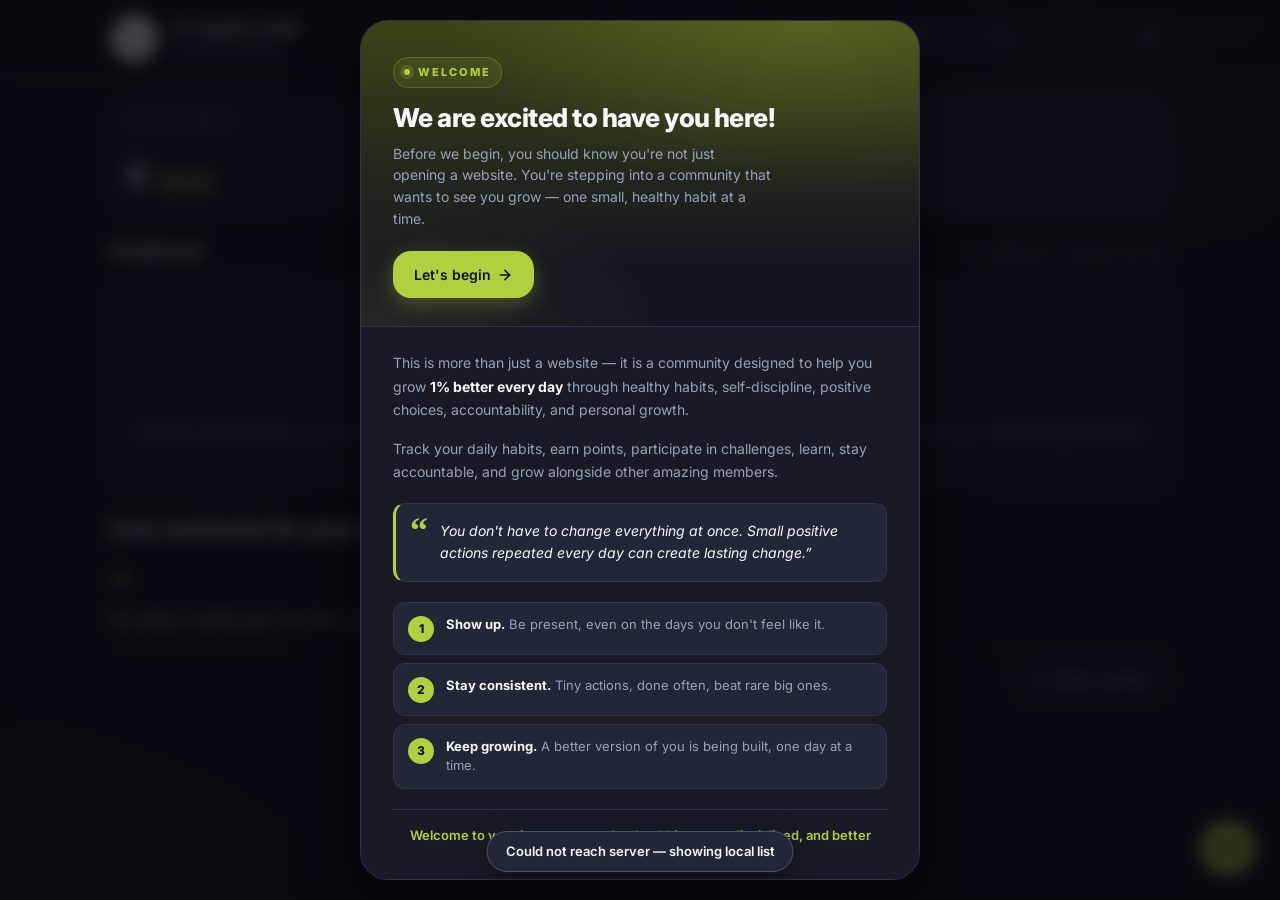
==== commit 296c4547: "Shorten Member Status documentation" ====
--- a/Teacher's/index.html
+++ b/Teacher's/index.html
@@ -353,7 +353,7 @@
             <span class="docs-section-num" aria-hidden="true">02</span>
             <h4 class="docs-section-title">Member status at a glance</h4>
           </header>
-          <p class="docs-section-lede">Every student gets a live status based on their activity. Tap the <strong>Member Status</strong> card in the dashboard to see them sorted.</p>
+          <p class="docs-section-lede">Every student has a status based on their activity. Click <strong>Member Status</strong> to sort them by status.</p>
           <div class="docs-status-grid">
             <div class="docs-status docs-status-active">
               <span class="docs-status-dot" aria-hidden="true"></span>
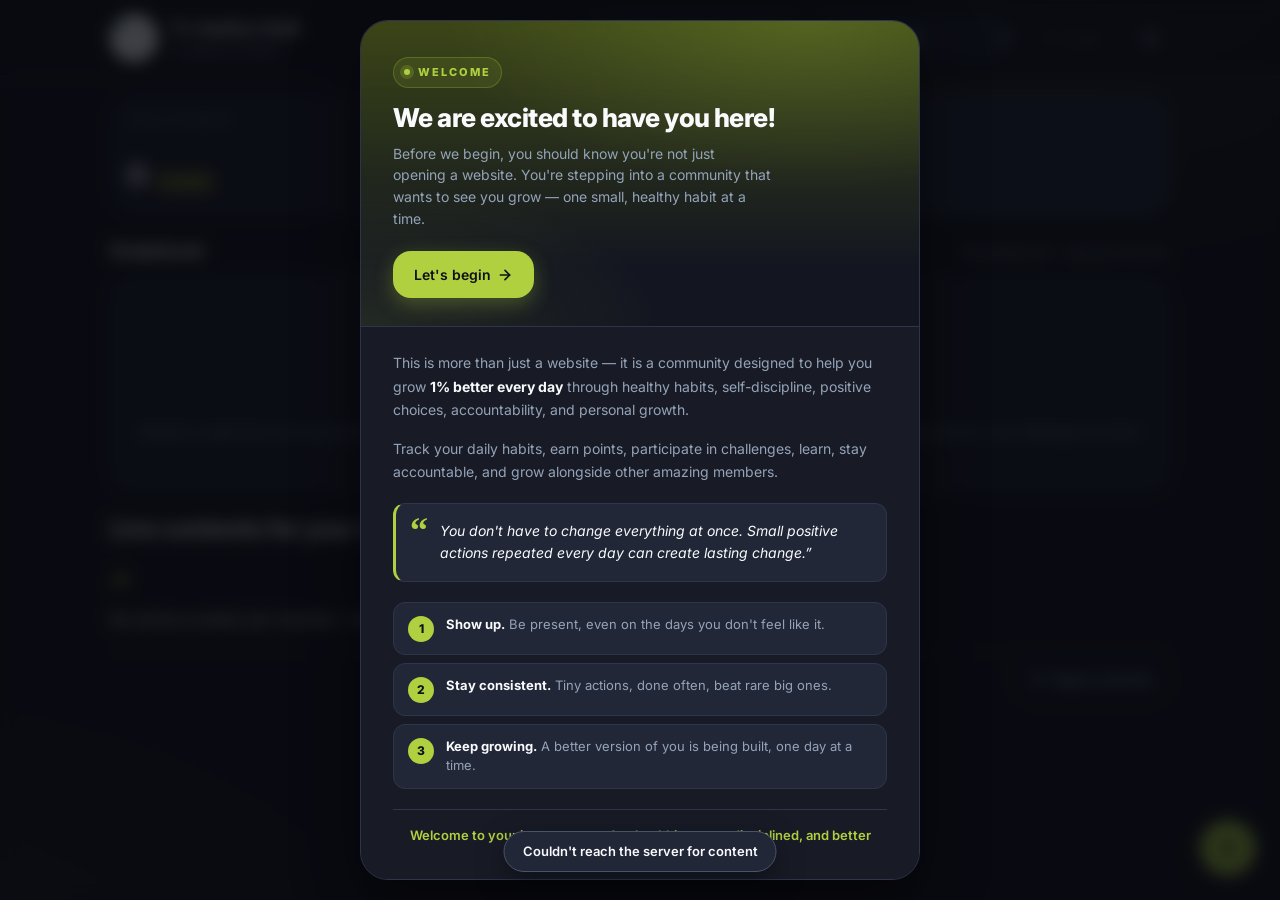
==== commit b6c5c7e5: "Shorten Message documentation" ====
--- a/Teacher's/index.html
+++ b/Teacher's/index.html
@@ -420,7 +420,7 @@
             </div>
             <div class="docs-shortcut">
               <div class="docs-shortcut-keys"><span class="docs-shortcut-tag">Message</span></div>
-              <p class="docs-shortcut-desc">Like a notification, but students can reply with text and an audio recording. Stays active until you archive it.</p>
+              <p class="docs-shortcut-desc">A message that students can reply to. It stays active until you archive it.</p>
             </div>
           </div>
           <p class="docs-section-lede" style="margin-top:14px">For challenges, pick a <strong>return type</strong> in the dialog: <em>Text</em> (a written reflection), <em>Image</em> (students upload a photo), <em>Video</em> (a short clip), or <em>Audio</em> (a recording). The student's card on their page shows a Submit button scoped to that type. Each reply can include text, media, or both. Students must provide at least one of the two.</p>
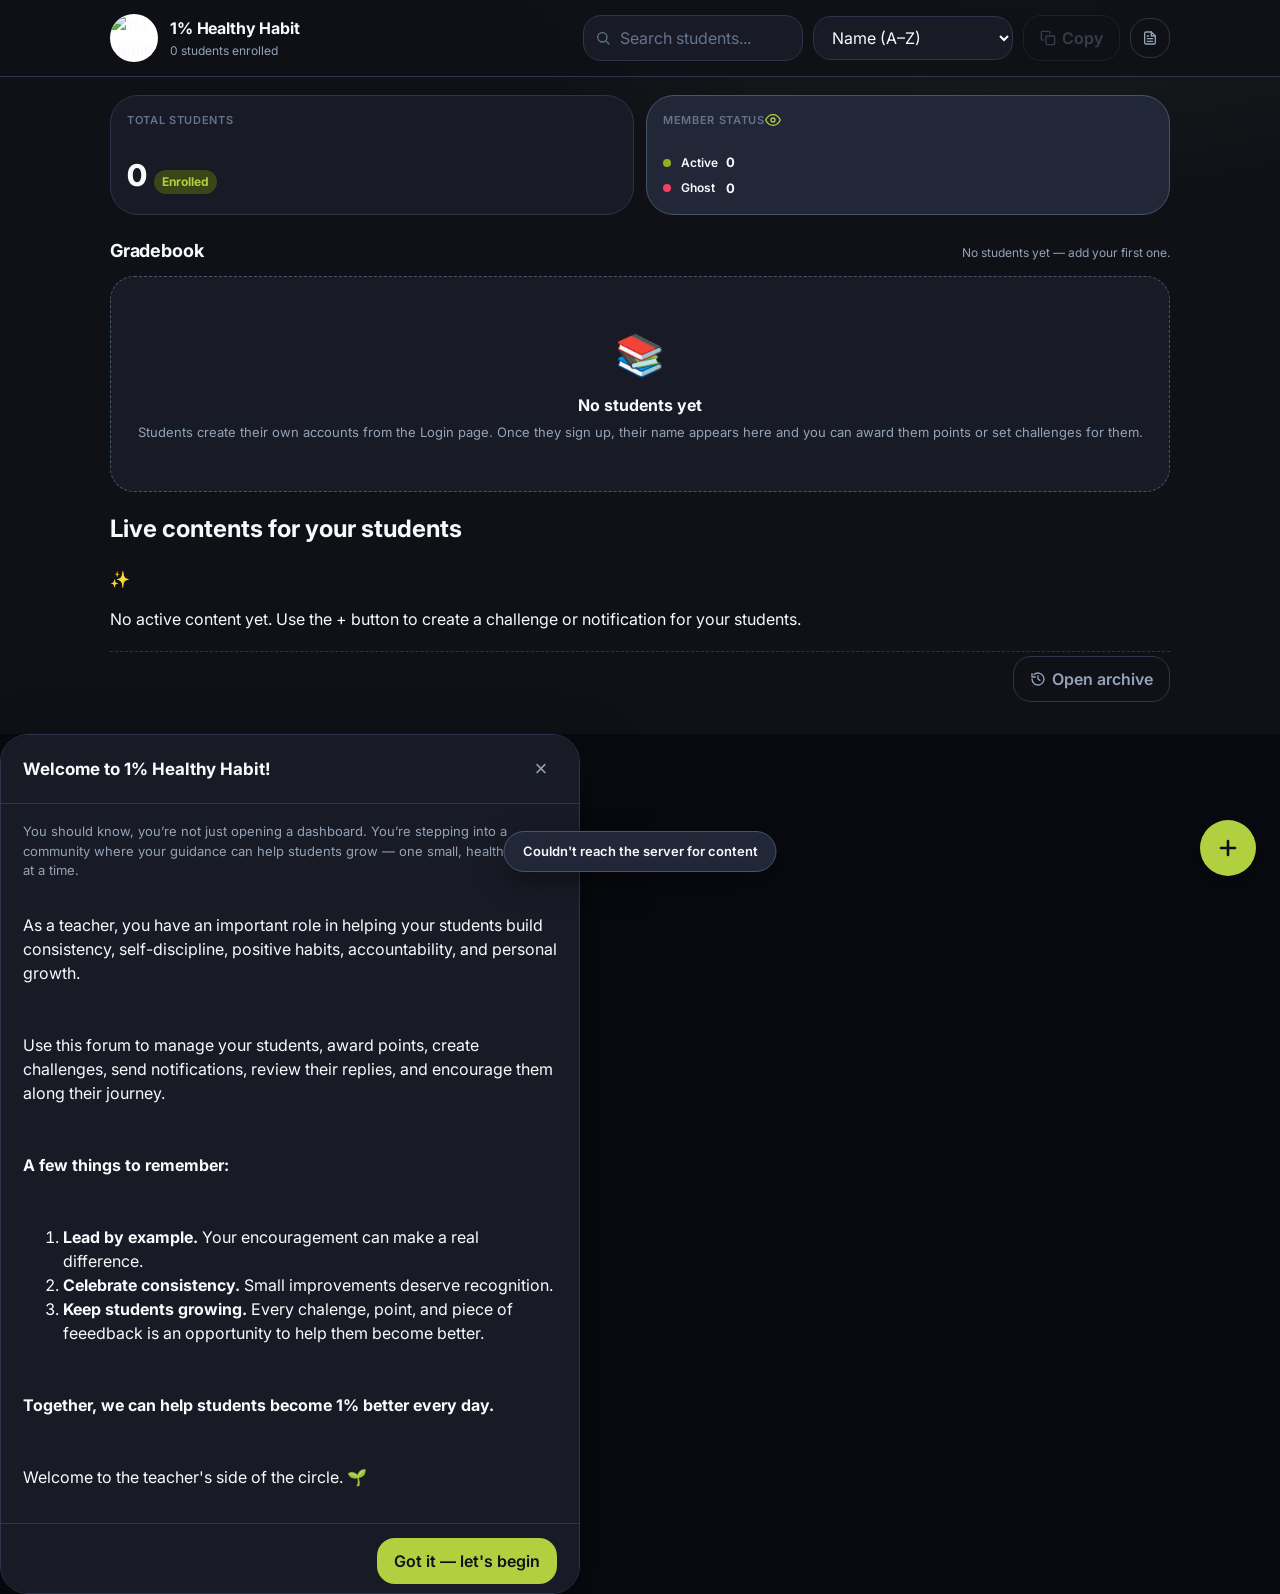
==== commit 54a717ae: "update: apply edited teacher forum welcome" ====
--- a/Teacher's/index.html
+++ b/Teacher's/index.html
@@ -444,49 +444,31 @@
   </div>
 
   <!-- ===== WELCOME DIALOG (first-visit) ===== -->
-  <div class="dialog-backdrop welcome-backdrop" id="welcomeDialog" hidden>
-    <div class="dialog welcome-dialog" role="dialog" aria-modal="true" aria-labelledby="welcomeTitle">
-      <div class="welcome-hero">
-        <div class="welcome-eyebrow">
-          <span class="welcome-dot" aria-hidden="true"></span>
-          WELCOME
-        </div>
-        <h2 id="welcomeTitle" class="welcome-title">We are excited to have you here!</h2>
-        <p class="welcome-lede">Before we begin, you should know you're not just opening a website. You're stepping into a community that wants to see you grow — one small, healthy habit at a time.</p>
-        <button class="btn btn-primary welcome-cta" data-close-dialog="welcomeDialog" type="button">
-          Let's begin
-          <svg viewBox="0 0 24 24" width="16" height="16" fill="none" stroke="currentColor" stroke-width="2.4" stroke-linecap="round" stroke-linejoin="round" aria-hidden="true">
-            <line x1="5" y1="12" x2="19" y2="12"></line>
-            <polyline points="12 5 19 12 12 19"></polyline>
-          </svg>
-        </button>
-      </div>
-
-      <div class="welcome-body">
-        <p class="welcome-paragraph">
-          This is more than just a website &mdash; it is a community designed to help you grow <strong>1% better every day</strong> through healthy habits, self-discipline, positive choices, accountability, and personal growth.
-        </p>
-        <p class="welcome-paragraph">
-          Track your daily habits, earn points, participate in challenges, learn, stay accountable, and grow alongside other amazing members.
-        </p>
-
-        <div class="welcome-pull">
-          <span class="welcome-pull-mark" aria-hidden="true">&ldquo;</span>
-          <p>You don't have to change everything at once. Small positive actions repeated every day can create lasting change.&rdquo;</p>
-        </div>
-
-        <ul class="welcome-verbs">
-          <li><span class="welcome-verb-num" aria-hidden="true">1</span><span><strong>Show up.</strong> Be present, even on the days you don't feel like it.</span></li>
-          <li><span class="welcome-verb-num" aria-hidden="true">2</span><span><strong>Stay consistent.</strong> Tiny actions, done often, beat rare big ones.</span></li>
-          <li><span class="welcome-verb-num" aria-hidden="true">3</span><span><strong>Keep growing.</strong> A better version of you is being built, one day at a time.</span></li>
-        </ul>
-
-        <p class="welcome-signoff">
-          Welcome to your journey towards a healthier, more disciplined, and better version of yourself.
-        </p>
-      </div>
-    </div>
-  </div>
+  <!-- ===== WELCOME DIALOG (first visit per tab session) ===== -->
+<div class="welcome-backdrop" id="welcomeDialog" hidden>
+  <div class="dialog dialog-wide" role="dialog" aria-modal="true" aria-labelledby="welcomeTitle">
+    <div class="dialog-header">
+      <h2 id="welcomeTitle">Welcome to 1% Healthy Habit!</h2>
+      <button class="icon-btn" data-close-dialog="welcomeDialog" type="button" aria-label="Close">&times;</button>
+    </div>
+    <div class="dialog-body">
+      <p class="dialog-context">You should know, you’re not just opening a dashboard. You’re stepping into a community where your guidance can help students grow — one small, healthy habit at a time.</p>
+      <p>As a teacher, you have an important role in helping your students build consistency, self-discipline, positive habits, accountability, and personal growth.</p>
+      <p>Use this forum to manage your students, award points, create challenges, send notifications, review their replies, and encourage them along their journey.</p>
+      <p><strong>A few things to remember:</strong></p>
+      <ol>
+        <li><strong>Lead by example.</strong> Your encouragement can make a real difference.</li>
+        <li><strong>Celebrate consistency.</strong> Small improvements deserve recognition.</li>
+        <li><strong>Keep students growing.</strong> Every chalenge, point, and piece of feeedback is an opportunity to help them become better.</li>
+      </ol>
+      <p><strong>Together, we can help students become 1% better every day.</strong></p>
+      <p>Welcome to the teacher's side of the circle. 🌱</p>
+    </div>
+    <div class="dialog-footer">
+      <button class="btn btn-primary" id="welcomeCtaBtn" data-close-dialog="welcomeDialog" type="button">Got it — let's begin</button>
+    </div>
+  </div>
+</div>
 
   <!-- ===== FAB (floating action button) ===== -->
   <button id="fabBtn" class="fab" type="button" aria-label="Create new content">
@@ -515,7 +497,7 @@
       </span>
       <span class="fab-popup-text">
         <span class="fab-popup-title">New Challenge</span>
-        <span class="fab-popup-sub">Set a prompt with a custom expiry</span>
+        <span class="fab-popup-sub">Create a challenge with the deadline you wish.</span>
       </span>
     </button>
 
@@ -542,7 +524,7 @@
       </span>
       <span class="fab-popup-text">
         <span class="fab-popup-title">Notification</span>
-        <span class="fab-popup-sub">A message that archives when everyone has seen it</span>
+        <span class="fab-popup-sub">Send an announcement to your students, no replies. Notifications archive when seen by all</span>
       </span>
     </button>
 
--- a/Teacher's/css/styles.css
+++ b/Teacher's/css/styles.css
@@ -653,6 +653,7 @@
 .tab.is-active .tab-count { background: var(--primary-cont); color: var(--primary); }
 
 .tab-panel { display: flex; flex-direction: column; gap: 8px; min-height: 60px; }
+.tab-panel[hidden] { display: none !important; }
 .tab-panel-row {
   display: grid;
   grid-template-columns: 1fr auto auto auto;
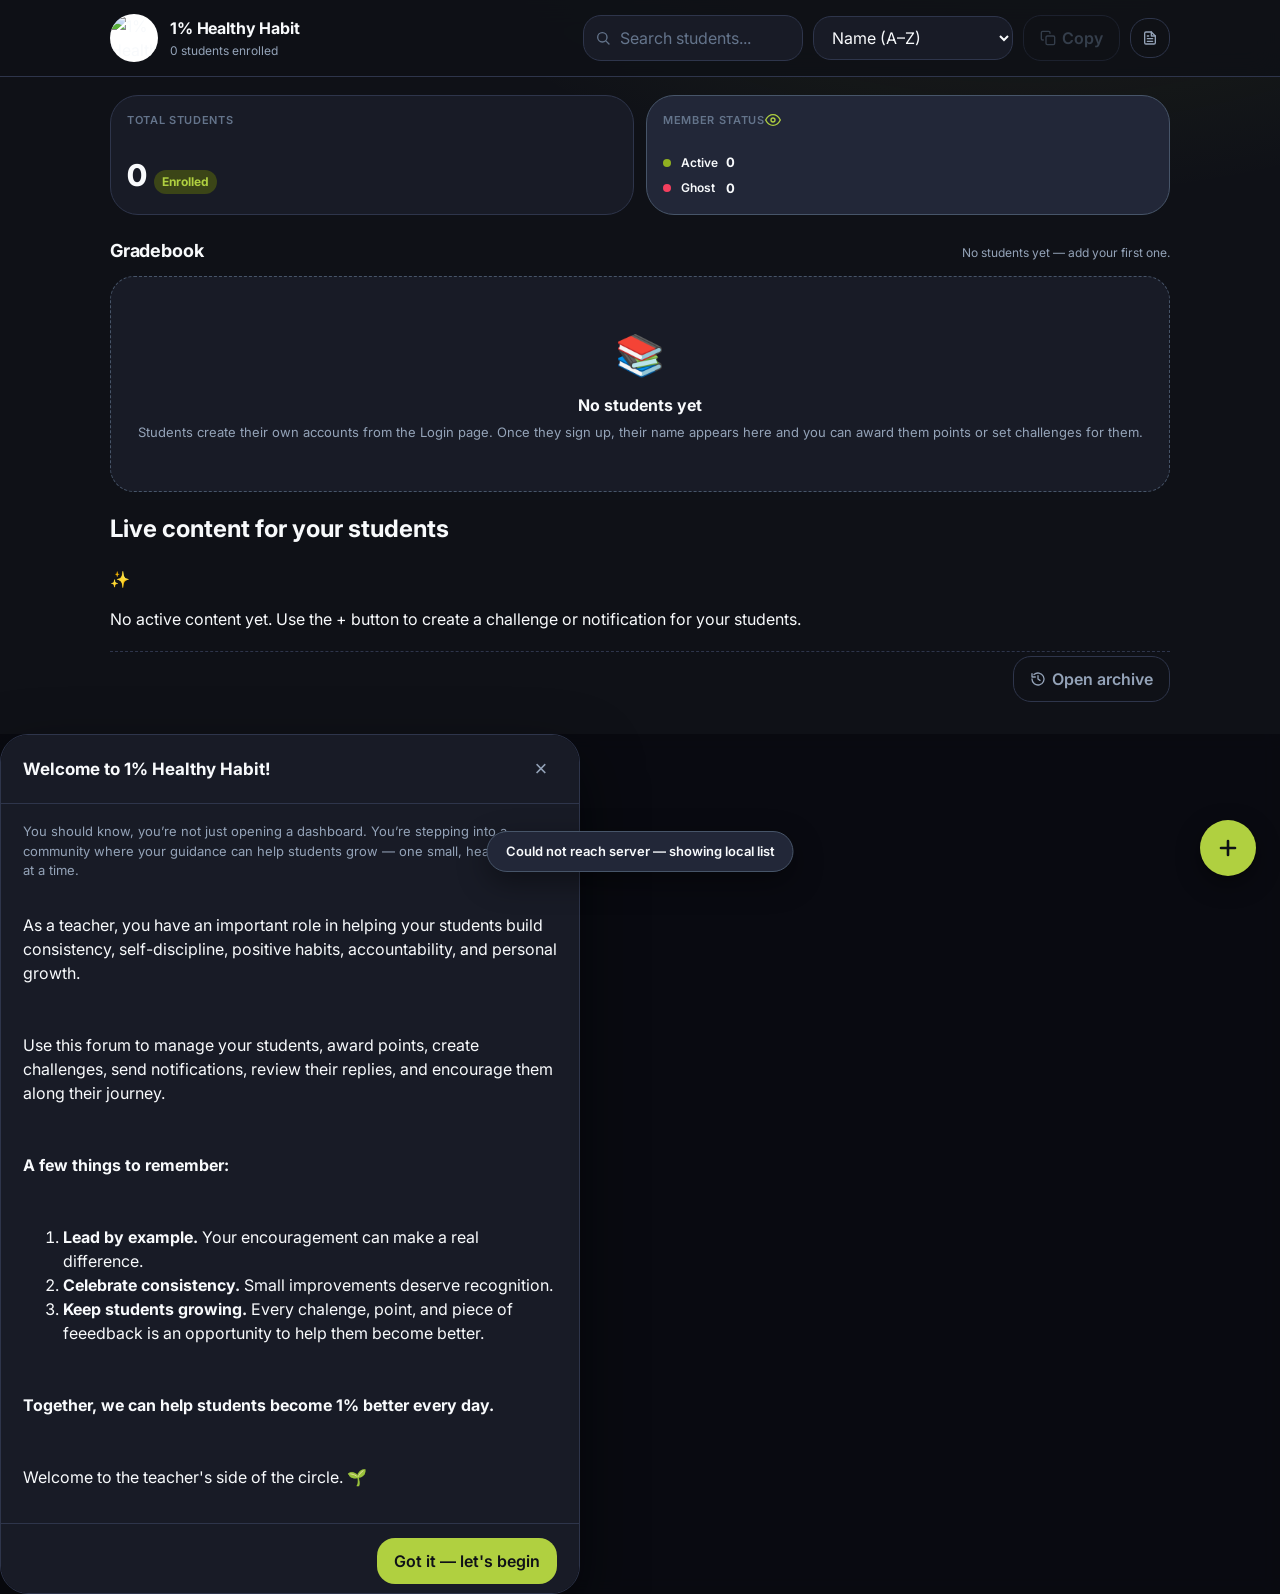
==== commit 1fe4c347: "feat: enforce content lifecycle and archive rules" ====
--- a/Teacher's/index.html
+++ b/Teacher's/index.html
@@ -139,7 +139,7 @@
     <!-- Active content: today's challenge + any live notifications -->
     <section class="content-card" aria-label="Active content">
       <div class="content-head">
-        <h2 class="content-title">Live contents for your students</h2>
+        <h2 class="content-title">Live content for your students</h2>
       </div>
 
       <div class="content-body">
@@ -412,18 +412,18 @@
             </div>
             <div class="docs-shortcut">
               <div class="docs-shortcut-keys"><span class="docs-shortcut-tag">Daily Challenge</span></div>
-              <p class="docs-shortcut-desc">A 24-hour prompt that auto-expires at midnight tomorrow.</p>
+              <p class="docs-shortcut-desc">A 24-hour challenge that automatically expires at midnight tomorrow.</p>
             </div>
             <div class="docs-shortcut">
               <div class="docs-shortcut-keys"><span class="docs-shortcut-tag">Notification</span></div>
-              <p class="docs-shortcut-desc">A one-way message that auto-archives as soon as every student has viewed it.</p>
+              <p class="docs-shortcut-desc">A one-way announcement that automatically archives when every student has viewed it.</p>
             </div>
             <div class="docs-shortcut">
               <div class="docs-shortcut-keys"><span class="docs-shortcut-tag">Message</span></div>
               <p class="docs-shortcut-desc">A message that students can reply to. It stays active until you archive it.</p>
             </div>
           </div>
-          <p class="docs-section-lede" style="margin-top:14px">For challenges, pick a <strong>return type</strong> in the dialog: <em>Text</em> (a written reflection), <em>Image</em> (students upload a photo), <em>Video</em> (a short clip), or <em>Audio</em> (a recording). The student's card on their page shows a Submit button scoped to that type. Each reply can include text, media, or both. Students must provide at least one of the two.</p>
+          <p class="docs-section-lede" style="margin-top:14px">For challenges, pick a <strong>return type</strong> in the dialog: <em>Text</em> (a written reflection), <em>Image</em> (students upload a photo), <em>Video</em> (a short clip), or <em>Audio</em> (a recording). The student's card on their page shows a Submit button scoped to that type. Each reply can include text, media, or both. Students must provide at least one.</p>
         </section>
 
         <!-- Section 5: replies + archive -->
@@ -497,7 +497,7 @@
       </span>
       <span class="fab-popup-text">
         <span class="fab-popup-title">New Challenge</span>
-        <span class="fab-popup-sub">Create a challenge with the deadline you wish.</span>
+        <span class="fab-popup-sub">Create a challenge with a deadline you choose.</span>
       </span>
     </button>
 
@@ -511,7 +511,7 @@
       </span>
       <span class="fab-popup-text">
         <span class="fab-popup-title">Daily Challenge</span>
-        <span class="fab-popup-sub">A 24-hour prompt, auto-expires tomorrow</span>
+        <span class="fab-popup-sub">A 24-hour challenge that automatically expires tomorrow.</span>
       </span>
     </button>
 
@@ -524,7 +524,7 @@
       </span>
       <span class="fab-popup-text">
         <span class="fab-popup-title">Notification</span>
-        <span class="fab-popup-sub">Send an announcement to your students, no replies. Notifications archive when seen by all</span>
+        <span class="fab-popup-sub">Send an announcement to your students with no replies. Notifications archive when everyone has seen them.</span>
       </span>
     </button>
 
@@ -536,7 +536,7 @@
       </span>
       <span class="fab-popup-text">
         <span class="fab-popup-title">Message</span>
-        <span class="fab-popup-sub">Students can reply with text and an audio clip</span>
+        <span class="fab-popup-sub">Students can reply with text or an audio recording.</span>
       </span>
     </button>
   </div>
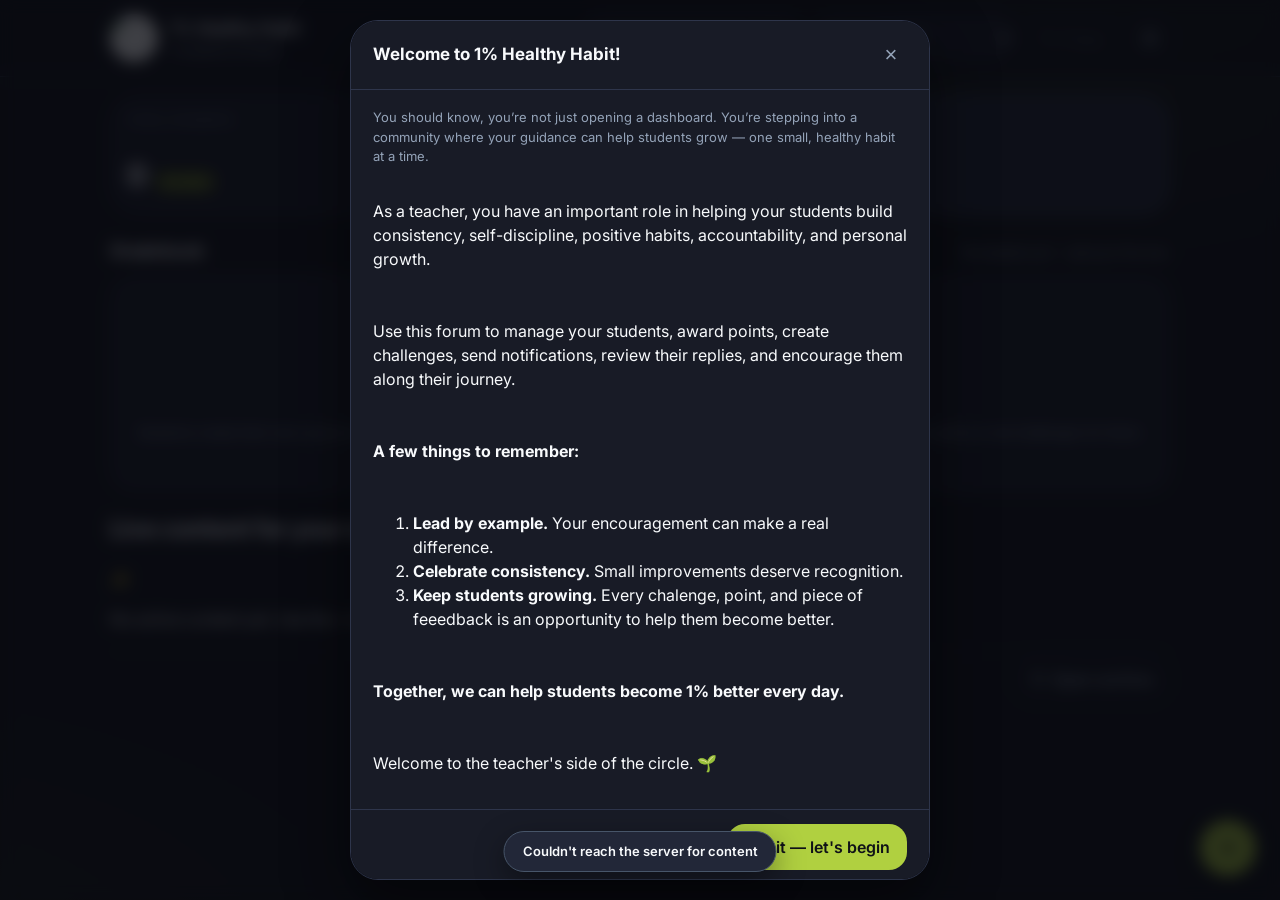
==== commit 80edc820: "Fix: add dialog-backdrop class to welcome dialog so it centers as a modal" ====
--- a/Teacher's/index.html
+++ b/Teacher's/index.html
@@ -445,7 +445,7 @@
 
   <!-- ===== WELCOME DIALOG (first-visit) ===== -->
   <!-- ===== WELCOME DIALOG (first visit per tab session) ===== -->
-<div class="welcome-backdrop" id="welcomeDialog" hidden>
+<div class="dialog-backdrop welcome-backdrop" id="welcomeDialog" hidden>
   <div class="dialog dialog-wide" role="dialog" aria-modal="true" aria-labelledby="welcomeTitle">
     <div class="dialog-header">
       <h2 id="welcomeTitle">Welcome to 1% Healthy Habit!</h2>
